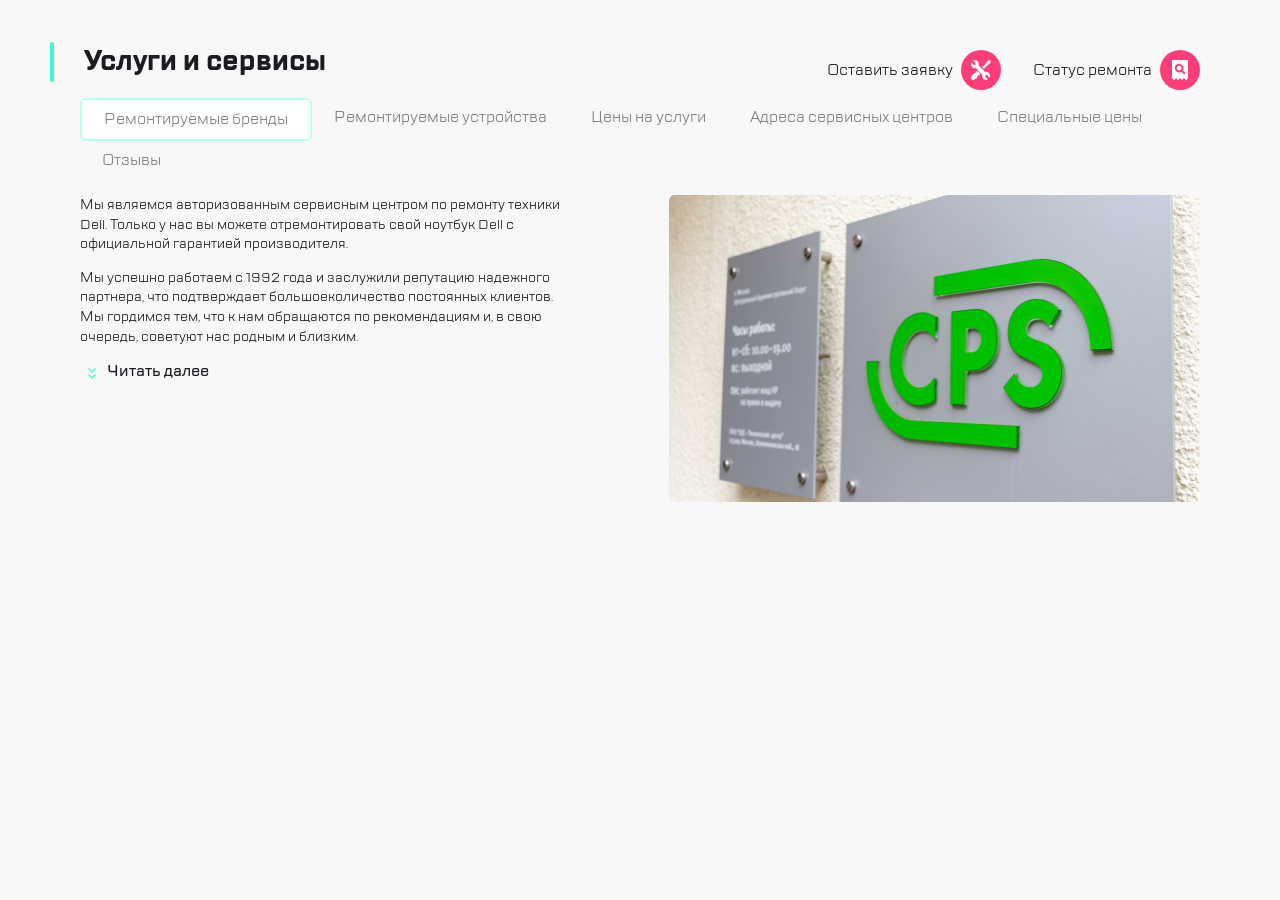
==== index.html @ 97b87943 "project init" ====
<!DOCTYPE html>
<html lang="ru">

<head>
    <meta charset="UTF-8">
    <meta name="viewport" content="width=device-width, initial-scale=1.0">
    <title>CPS</title>
    <link rel="stylesheet" href="./css/reset.css">
    <link rel="stylesheet" href="./css/style.css">
</head>

<body>
    <header class="header">
        <div class="wrapper">
            <div class="header__wrapper">
                <div class="header__title_wrapper">
                    <div class="stick"></div>
                    <h1 class="header__title">
                        Услуги и сервисы
                    </h1>
                </div>
                <ul class="header__list">
                    <li class="header__item">
                        <a href="#!" class="header__link">Оставить заявку</a>
                        <img src="./img/svg/repair.svg" alt="Инструменты" class="header__svg">
                    </li>
                    <li class="header__item">
                        <a href="#!" class="header__link">Статус ремонта</a>
                        <img src="./img/svg/checkstatus.svg" alt="Лупа" class="header__svg">
                    </li>
                </ul>
            </div>
    </header>

    <nav class="nav__wrapper">
        <ul class="nav__list">
            <li class="nav__item nav__item_outlined">
                <a href="#!" class="nav__link">Ремонтируемые бренды</a>
            </li>
            <li class="nav__item">
                <a href="#!" class="nav__link">Ремонтируемые устройства</a>
            </li>
            <li class="nav__item">
                <a href="#!" class="nav__link">Цены на услуги</a>
            </li>
            <li class="nav__item">
                <a href="#!" class="nav__link">Адреса сервисных центров</a>
            </li>
            <li class="nav__item">
                <a href="#!" class="nav__link">Специальные цены</a>
            </li>
            <li class="nav__item">
                <a href="#!" class="nav__link">Отзывы</a>
            </li>
        </ul>
    </nav>

    <main class="main__content">
        <div class="main__content__text">
            <p class="main__content__description">Мы являемся авторизованным сервисным центром по ремонту техники Dell.
                Только у нас вы можете
                отремонтировать свой ноутбук Dell с официальной гарантией производителя.</p>

            <p class="main__content__description">Мы успешно работаем с 1992 года и заслужили репутацию надежного
                партнера, что подтверждает
                большоеколичество постоянных клиентов. Мы гордимся тем, что к нам обращаются по рекомендациям и, в свою
                очередь, советуют нас родным и близким.</p>
            <div class="">
                <img src="./img/svg/expand.svg" alt="Стрелочки вниз" class="main__expand">
                <a class="main__readnext-link" href="#">Читать далее</a>
            </div>
        </div>
        <img src="./img/_MG_3223.png" alt="Вывеска с названием компании" class="main_png">
    </main>
</body>

</html>
---- css/style.css ----
@import url('../fonts/stylesheet.css');

body {
    max-width: 1120px;
    margin: 0 auto;
    font-family: 'TT Lakes';
    line-height: 1.4;
    background-color: #F8F8F8;
    padding: 42px 30px;
}

.header__wrapper {
    display: flex;
    flex-wrap: wrap;
    align-items: center;
    justify-content: space-between;
}

.header__title_wrapper {
    display: flex;
    margin-left: -30px;
}

.header__title {
    margin-bottom: 17px;
    padding-left: 30px;
    font-size: 28px;
    font-weight: bold;
    color: #1B1C21;
}

.stick {
    height: 40px;
    width: 4px;
    background-color: #41F6D7;
    border-radius: 4px;
}

.header__list {
    display: flex;
    flex-wrap: wrap;
}

.header__item {
    margin-left: 32px;
    display: flex;
    align-items: center;
    flex-wrap: wrap;
}

.header__link {
    margin-right: 8px;
    color: #1B1C21;
    text-decoration: none;
}

.nav__wrapper {
    margin-bottom: 16px;
    display: flex;
    justify-content: center;
}

.nav__list {
    display: flex;
    flex-wrap: wrap;
}

.nav__item {
    padding: 8px 22px;
}

.nav__link {
    text-decoration: none;
    color: #7E7E82;
}

.nav__item_outlined {
    border: 2px solid #B8FFEC;
    background-color: #FFFFFF;
    border-radius: 6px;
}

.main__content {
    display: flex;
    justify-content: space-between;
    color: #1B1C21;
}

.main__content__text {
    width: 490px;
    height: 160px;
    font-size: 14px;
}

.main__content__description {
    margin-bottom: 14px;
}

.main__readnext-link {
    color: #1B1C21;
    text-decoration: none;
    font-size: 16px;
    font-weight: 500;
}

.main_png {
    width: 531.35px;
    height: 307px;
}
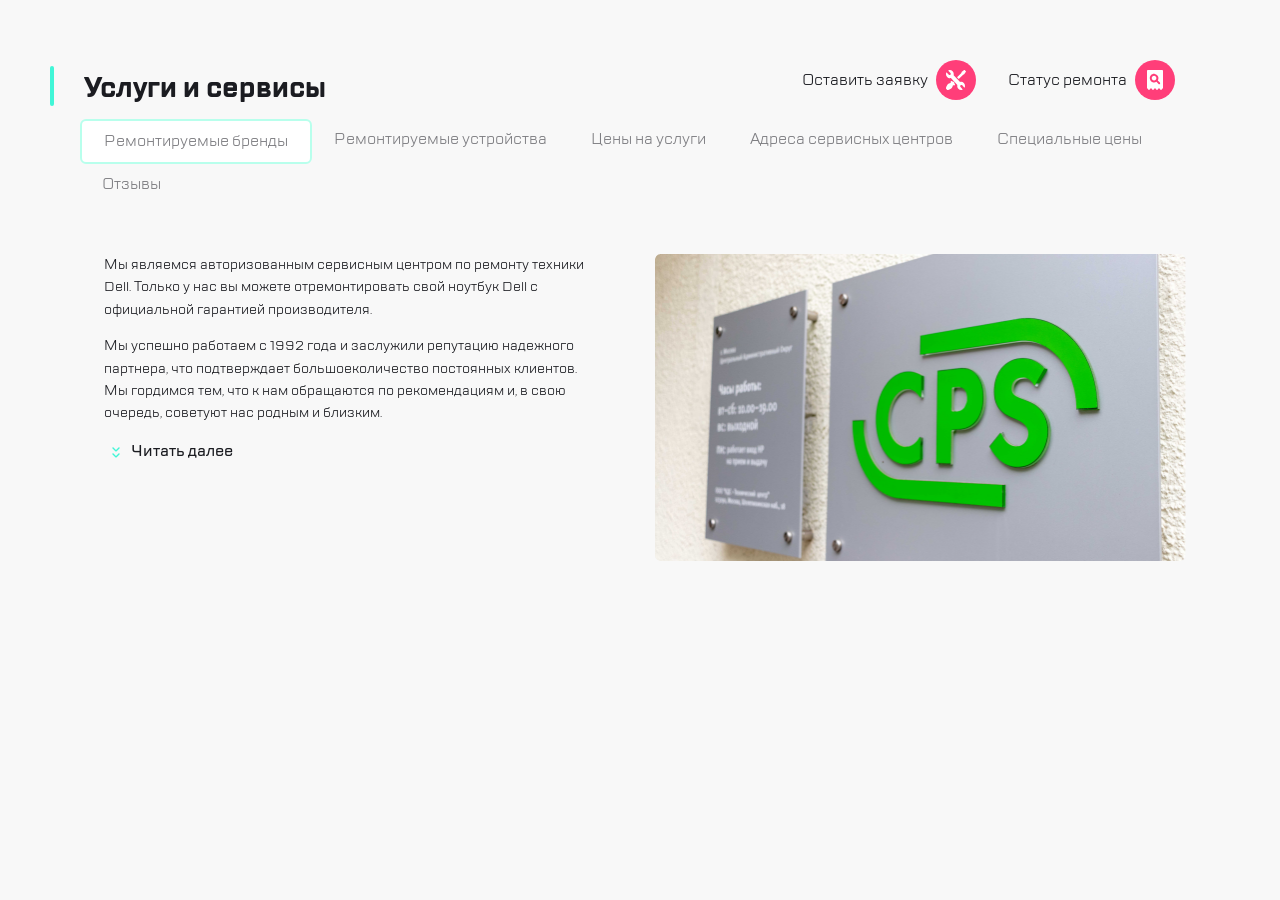
==== commit d9bc19f6: "add adeptive" ====
--- a/index.html
+++ b/index.html
@@ -11,28 +11,44 @@
 
 <body>
     <header class="header">
-        <div class="wrapper">
-            <div class="header__wrapper">
-                <div class="header__title_wrapper">
-                    <div class="stick"></div>
-                    <h1 class="header__title">
-                        Услуги и сервисы
-                    </h1>
-                </div>
-                <ul class="header__list">
-                    <li class="header__item">
-                        <a href="#!" class="header__link">Оставить заявку</a>
-                        <img src="./img/svg/repair.svg" alt="Инструменты" class="header__svg">
-                    </li>
-                    <li class="header__item">
-                        <a href="#!" class="header__link">Статус ремонта</a>
-                        <img src="./img/svg/checkstatus.svg" alt="Лупа" class="header__svg">
-                    </li>
-                </ul>
-            </div>
+        <div class="header__block__1">
+            <img src="./img/svg/burger.svg" alt="Меню" class="header__block__1__menu">
+            <img src="./img/svg/divider.svg" alt="Разделитель" class="header__block__1__divider">
+            <a href="/" class="header__logo-link">
+                <img src="./img/svg/Group.svg" alt="Логотип" class="header__header__block__1__logo">
+            </a>
+        </div>
+        <div class="header__block__2">
+            <img src="./img/svg/call.svg" alt="Телефон" class="header__block__2__item">
+            <img src="./img/svg/chat.svg" alt="Чат" class="header__block__2__item">
+            <img src="./img/svg/profile.svg" alt="Профиль" class="header__block__2__item">
+        </div>
+        <div class="header__block__3">
+            <img src="./img/svg/divider.svg" alt="Разделитель" class="header__block__3__divider">
+            <img src="./img/svg/repair.svg" alt="Инструменты" class="header__block__3__item">
+            <img src="./img/svg/checkstatus.svg" alt="Лупа" class="header__block__3__item">
+        </div>
     </header>
 
     <nav class="nav__wrapper">
+        <div class="nav__header">
+            <div class="nav__header__title__wrapper">
+                <div class="nav__header__title_border"></div>
+                <h1 class="nav__header__title">
+                    Услуги и сервисы
+                </h1>
+            </div>
+            <ul class="nav__header__nav__list">
+                <li class="nav__header__nav__list__item">
+                    <a href="#!" class="nav__header__nav__list__link">Оставить заявку</a>
+                    <img src="./img/svg/repair.svg" alt="Инструменты" class="header__svg">
+                </li>
+                <li class="nav__header__nav__list__item">
+                    <a href="#!" class="nav__header__nav__list__link">Статус ремонта</a>
+                    <img src="./img/svg/checkstatus.svg" alt="Лупа" class="header__svg">
+                </li>
+            </ul>
+        </div>
         <ul class="nav__list">
             <li class="nav__item nav__item_outlined">
                 <a href="#!" class="nav__link">Ремонтируемые бренды</a>
@@ -57,15 +73,15 @@
 
     <main class="main__content">
         <div class="main__content__text">
-            <p class="main__content__description">Мы являемся авторизованным сервисным центром по ремонту техники Dell.
-                Только у нас вы можете
-                отремонтировать свой ноутбук Dell с официальной гарантией производителя.</p>
+            <p class="main__content__description">Мы являемся авторизованным сервисным центром по ремонту техники
+                Dell. Только у нас вы можете отремонтировать свой ноутбук Dell с официальной гарантией производителя.
+            </p>
 
             <p class="main__content__description">Мы успешно работаем с 1992 года и заслужили репутацию надежного
                 партнера, что подтверждает
                 большоеколичество постоянных клиентов. Мы гордимся тем, что к нам обращаются по рекомендациям и, в свою
                 очередь, советуют нас родным и близким.</p>
-            <div class="">
+            <div class="main__readnext">
                 <img src="./img/svg/expand.svg" alt="Стрелочки вниз" class="main__expand">
                 <a class="main__readnext-link" href="#">Читать далее</a>
             </div>
--- a/css/style.css
+++ b/css/style.css
@@ -1,54 +1,99 @@
 @import url('../fonts/stylesheet.css');
 
+
 body {
+    padding: 0 30px 42px;
     max-width: 1120px;
     margin: 0 auto;
     font-family: 'TT Lakes';
-    line-height: 1.4;
+    line-height: 1.6;
     background-color: #F8F8F8;
-    padding: 42px 30px;
-}
-
-.header__wrapper {
-    display: flex;
-    flex-wrap: wrap;
+}
+
+.header {
+    margin: 0 -30px;
+    padding: 0 24px;
+    height: 88px;
+    display: flex;
+    align-items: center;
+    border-bottom: 1px solid #D9FFF5;
+}
+
+.header__block__1 {
+    display: flex;
+}
+
+.header__block__1__menu {
+    margin-right: 16px;
+}
+
+.header__block__2 {
+    display: none;
+    margin-left: auto;
+}
+
+.header__block__3 {
+    display: flex;
+    margin-left: auto;
+}
+
+.header__block__1__divider,
+.header__block__3__divider {
+    margin: 0 4px;
+}
+
+.header__header__block__1__logo {
+    margin-left: 16px;
+}
+
+.header__block__2__item {
+    margin-right: 16px;
+}
+
+.header__block__3__item {
+    margin-left: 16px;
+}
+
+.nav__header {
+    display: flex;
     align-items: center;
     justify-content: space-between;
 }
 
-.header__title_wrapper {
-    display: flex;
+.nav__header__title__wrapper {
     margin-left: -30px;
-}
-
-.header__title {
-    margin-bottom: 17px;
+    display: flex;
+    align-self: center;
+}
+
+.nav__header__title {
+    margin-top: 24px;
+    margin-bottom: 24px;
     padding-left: 30px;
     font-size: 28px;
     font-weight: bold;
     color: #1B1C21;
 }
 
-.stick {
+.nav__header__title_border {
+    margin-top: 24px;
     height: 40px;
     width: 4px;
     background-color: #41F6D7;
     border-radius: 4px;
 }
 
-.header__list {
-    display: flex;
-    flex-wrap: wrap;
-}
-
-.header__item {
+.nav__header__nav__list {
+    display: none;
+}
+
+.nav__header__nav__list__item {
     margin-left: 32px;
     display: flex;
     align-items: center;
-    flex-wrap: wrap;
-}
-
-.header__link {
+}
+
+.nav__header__nav__list__link {
     margin-right: 8px;
     color: #1B1C21;
     text-decoration: none;
@@ -56,8 +101,6 @@
 
 .nav__wrapper {
     margin-bottom: 16px;
-    display: flex;
-    justify-content: center;
 }
 
 .nav__list {
@@ -67,10 +110,12 @@
 
 .nav__item {
     padding: 8px 22px;
+    white-space: nowrap;
 }
 
 .nav__link {
     text-decoration: none;
+    font-size: 16px;
     color: #7E7E82;
 }
 
@@ -81,14 +126,13 @@
 }
 
 .main__content {
-    display: flex;
+    display: block;
     justify-content: space-between;
     color: #1B1C21;
 }
 
 .main__content__text {
-    width: 490px;
-    height: 160px;
+    flex-shrink: 1;
     font-size: 14px;
 }
 
@@ -103,7 +147,111 @@
     font-weight: 500;
 }
 
-.main_png {
-    width: 531.35px;
-    height: 307px;
+.main__readnext {
+    margin-bottom: 16px;
+}
+
+
+@media (max-width: 320px) {
+
+    .header {
+        padding: 16px;
+    }
+
+    .header__block__2 {
+        display: none;
+    }
+
+}
+
+@media (max-width: 768px) {
+    .nav__list {
+        flex-wrap: nowrap;
+        overflow-x: auto;
+    }
+
+    .nav__list {
+        -ms-overflow-style: none;
+        /* Для Internet Explorer и Edge */
+        scrollbar-width: none;
+        /* Для Firefox */
+    }
+
+    body {
+        padding: 0 16px 35px;
+    }
+
+    .main_png {
+        width: 320px;
+        height: 176px;
+        margin: 0 -16px;
+    }
+
+    .header {
+        margin: 0 -16px;
+    }
+
+    .nav__header__title__wrapper {
+        margin-left: -16px;
+    }
+
+    .header__block__1__divider {
+        display: none;
+    }
+
+    .header__header__block__1__logo {
+        margin: 0;
+    }
+}
+
+@media (min-width: 768px) {
+    .header__block__2 {
+        display: flex;
+    }
+
+    .header__block__3 {
+        margin-left: 0;
+    }
+
+    .nav__header__title {
+        margin-bottom: 32px;
+    }
+
+    .main__content {
+        display: flex;
+    }
+
+    .main__content__text {
+        margin: 32px 10px 48px 24px;
+    }
+
+    .main_png {
+        margin: 32px 14px 25px 48px;
+        width: 360px;
+        height: 208px;
+    }
+}
+
+@media (min-width: 1120px) {
+    .nav__header__nav__list {
+        display: flex;
+    }
+
+    .header {
+        display: none;
+    }
+
+    .main_png {
+        width: 531px;
+        height: 307px;
+    }
+
+    .nav__header {
+        margin-top: 42px;
+        margin-right: 25px;
+    }
+
+    .nav__header__title {
+        margin-bottom: 8px;
+    }
 }
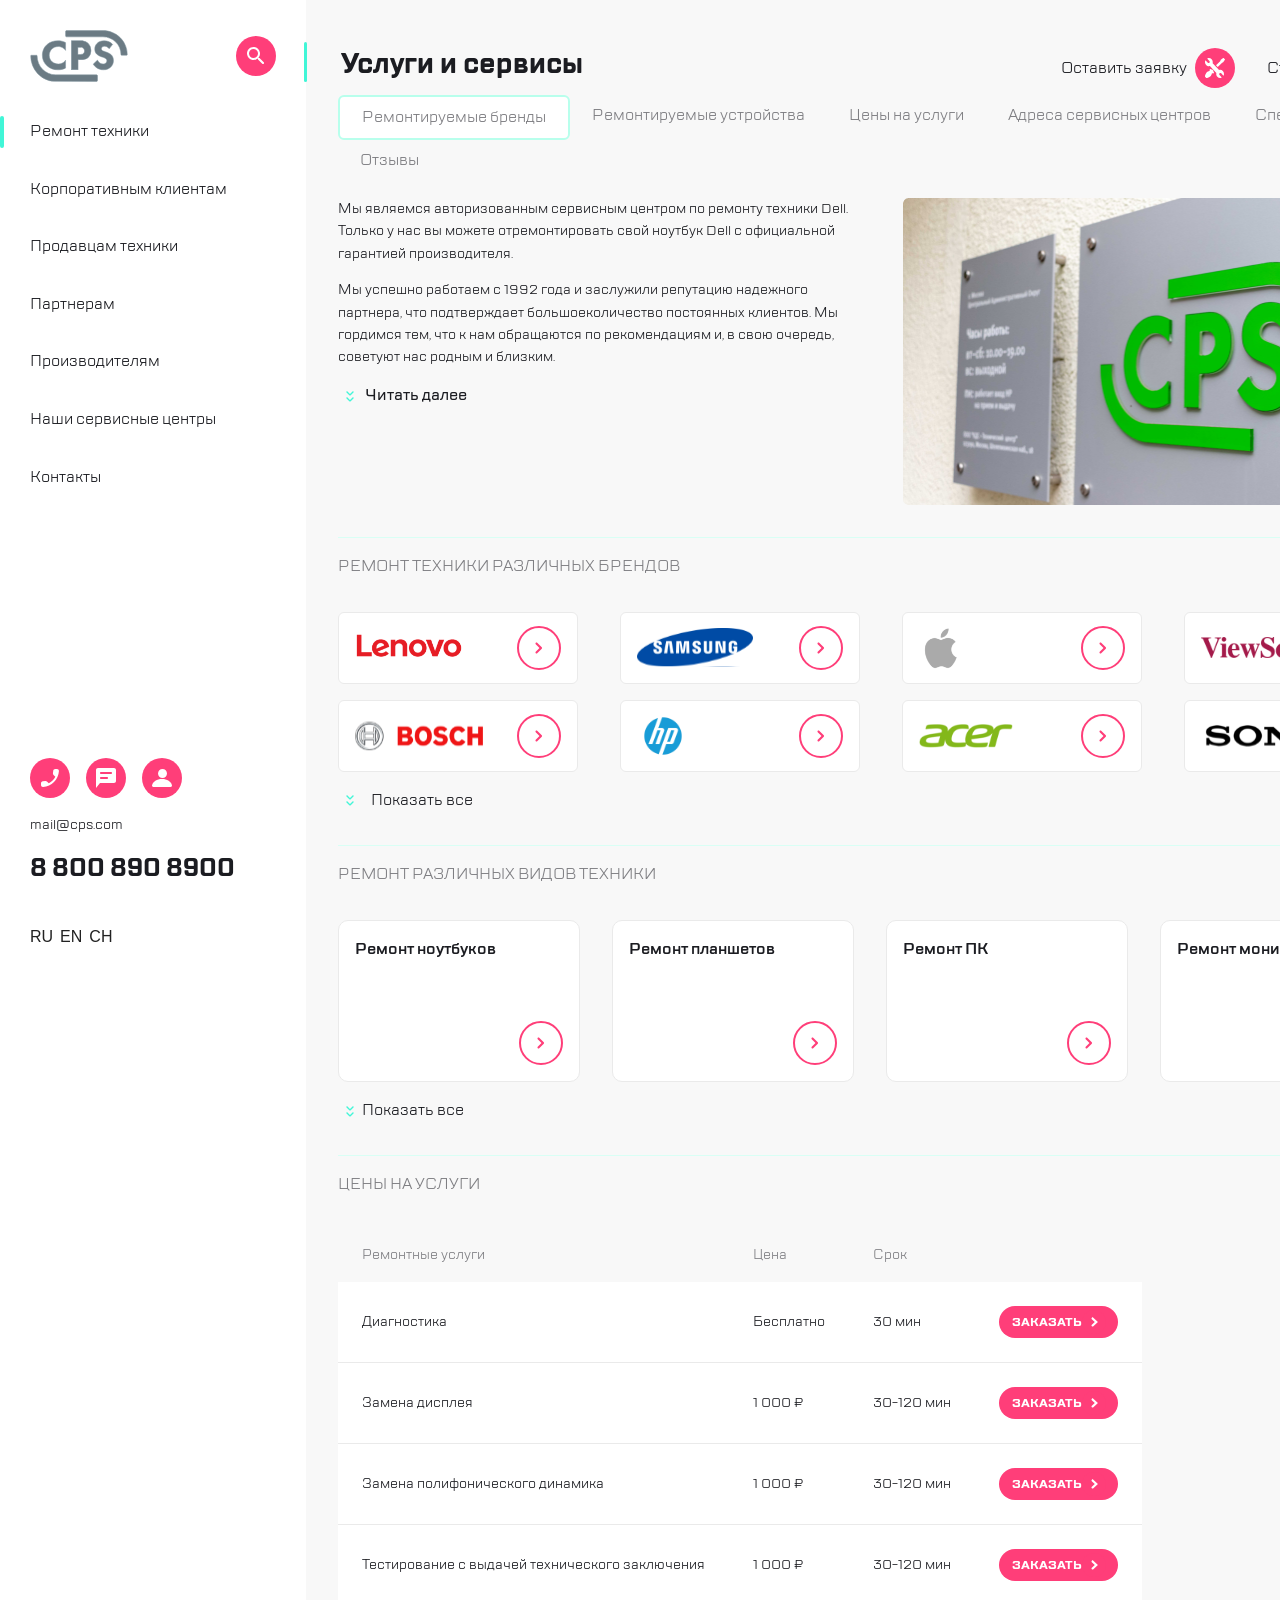
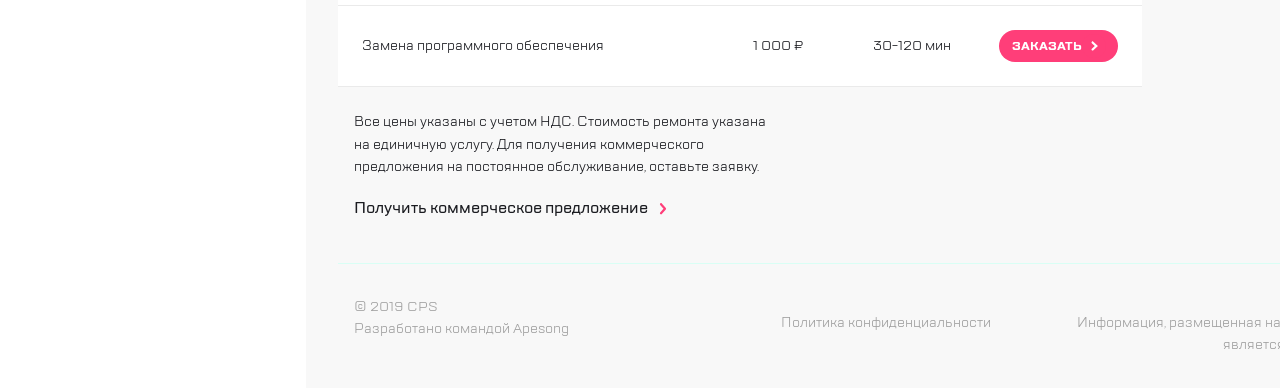
==== commit 75f0a5a7: "new edit" ====
--- a/index.html
+++ b/index.html
@@ -1,93 +1,742 @@
-<!DOCTYPE html>
+<!doctype html>
 <html lang="ru">
-
-<head>
-    <meta charset="UTF-8">
-    <meta name="viewport" content="width=device-width, initial-scale=1.0">
+  <head>
+    <meta charset="UTF-8" />
+    <meta name="viewport" content="width=device-width, initial-scale=1.0" />
     <title>CPS</title>
-    <link rel="stylesheet" href="./css/reset.css">
-    <link rel="stylesheet" href="./css/style.css">
-</head>
-
-<body>
-    <header class="header">
+    <link
+      rel="stylesheet"
+      href="https://cdn.jsdelivr.net/npm/swiper@11/swiper-bundle.min.css"
+    />
+    <link rel="stylesheet" href="./css/reset.css" />
+    <link rel="stylesheet" href="./css/style.css" />
+    <link rel="stylesheet" href="styles.css" />
+  </head>
+
+  <body>
+    <!-- <aside> -->
+    <!-- <div class="main-container"> -->
+    <div class="sidebar">
+      <header class="header__sidebar">
+        <a href="#!" class="header__logo">
+          <img src="./img/svg/Group.svg" alt="Логотип" />
+        </a>
+        <a href="#!" class="header__search">
+          <div class="header__sidebar_icon-circle">
+            <img src="./img/svg/icon2.svg" alt="Лупа" />
+          </div>
+        </a>
+      </header>
+
+      <section class="menu">
+        <ul class="menu__vertical">
+          <li class="menu__item">
+            <div class="menu_border"></div>
+            <a href="#">Ремонт техники</a>
+          </li>
+          <li><a href="#">Корпоративным клиентам</a></li>
+          <li><a href="#">Продавцам техники</a></li>
+          <li><a href="#">Партнерам</a></li>
+          <li><a href="#">Производителям</a></li>
+          <li><a href="#">Наши сервисные центры</a></li>
+          <li><a href="#">Контакты</a></li>
+        </ul>
+      </section>
+
+      <footer class="footer">
+        <div class="contacts">
+          <div class="contacts__icon">
+            <a href="#!" class="contacts__icon__phone">
+              <div class="icon-circle">
+                <img src="./img/svg/icon3.svg" alt="Телефон" />
+              </div>
+            </a>
+            <a href="#!" class="contacts__icon__chat">
+              <div class="icon-circle">
+                <img src="./img/svg/icon4.svg" alt="Чат" />
+              </div>
+            </a>
+            <a href="#!" class="contacts__icon__profile">
+              <div class="icon-circle">
+                <img src="./img/svg/Group 2.svg" alt="Профиль" />
+              </div>
+            </a>
+          </div>
+          <div class="contacts__mail">
+            <a href="mailto:mail@cps.com">mail@cps.com</a>
+          </div>
+          <div class="contacts__phone">8 800 890 8900</div>
+          <ul class="language-switcher">
+            <li><button class="lang">RU</button></li>
+            <li><button class="lang">EN</button></li>
+            <li><button class="lang">CH</button></li>
+          </ul>
+        </div>
+      </footer>
+      <!-- </div> -->
+    </div>
+    <!-- </aside> -->
+
+    <div class="content-wrapper">
+      <header class="header">
         <div class="header__block__1">
-            <img src="./img/svg/burger.svg" alt="Меню" class="header__block__1__menu">
-            <img src="./img/svg/divider.svg" alt="Разделитель" class="header__block__1__divider">
-            <a href="/" class="header__logo-link">
-                <img src="./img/svg/Group.svg" alt="Логотип" class="header__header__block__1__logo">
-            </a>
+          <img
+            src="./img/svg/burger.svg"
+            alt="Меню"
+            class="header__block__1__menu"
+          />
+          <img
+            src="./img/svg/divider.svg"
+            alt="Разделитель"
+            class="header__block__1__divider"
+          />
+          <a href="/" class="header__logo-link">
+            <img
+              src="./img/svg/Group.svg"
+              alt="Логотип"
+              class="header__header__block__1__logo"
+            />
+          </a>
         </div>
         <div class="header__block__2">
-            <img src="./img/svg/call.svg" alt="Телефон" class="header__block__2__item">
-            <img src="./img/svg/chat.svg" alt="Чат" class="header__block__2__item">
-            <img src="./img/svg/profile.svg" alt="Профиль" class="header__block__2__item">
+          <img
+            src="./img/svg/call.svg"
+            alt="Телефон"
+            class="header__block__2__item"
+          />
+          <img
+            src="./img/svg/chat.svg"
+            alt="Чат"
+            class="header__block__2__item"
+          />
+          <img
+            src="./img/svg/profile.svg"
+            alt="Профиль"
+            class="header__block__2__item"
+          />
         </div>
         <div class="header__block__3">
-            <img src="./img/svg/divider.svg" alt="Разделитель" class="header__block__3__divider">
-            <img src="./img/svg/repair.svg" alt="Инструменты" class="header__block__3__item">
-            <img src="./img/svg/checkstatus.svg" alt="Лупа" class="header__block__3__item">
-        </div>
-    </header>
-
-    <nav class="nav__wrapper">
-        <div class="nav__header">
+          <img
+            src="./img/svg/divider.svg"
+            alt="Разделитель"
+            class="header__block__3__divider"
+          />
+          <img
+            src="./img/svg/repair.svg"
+            alt="Инструменты"
+            class="header__block__3__item"
+          />
+          <img
+            src="./img/svg/checkstatus.svg"
+            alt="Лупа"
+            class="header__block__3__item"
+          />
+        </div>
+      </header>
+
+      <div class="navigation-wrapper">
+        <nav class="nav__wrapper">
+          <div class="nav__header">
             <div class="nav__header__title__wrapper">
-                <div class="nav__header__title_border"></div>
-                <h1 class="nav__header__title">
-                    Услуги и сервисы
-                </h1>
+              <div class="nav__header__title_border"></div>
+              <h1 class="nav__header__title">Услуги и сервисы</h1>
             </div>
             <ul class="nav__header__nav__list">
-                <li class="nav__header__nav__list__item">
-                    <a href="#!" class="nav__header__nav__list__link">Оставить заявку</a>
-                    <img src="./img/svg/repair.svg" alt="Инструменты" class="header__svg">
-                </li>
-                <li class="nav__header__nav__list__item">
-                    <a href="#!" class="nav__header__nav__list__link">Статус ремонта</a>
-                    <img src="./img/svg/checkstatus.svg" alt="Лупа" class="header__svg">
-                </li>
+              <li class="nav__header__nav__list__item">
+                <a href="#!" class="nav__header__nav__list__link"
+                  >Оставить заявку</a
+                >
+                <img
+                  src="./img/svg/repair.svg"
+                  alt="Инструменты"
+                  class="header__svg"
+                />
+              </li>
+              <li class="nav__header__nav__list__item">
+                <a href="#!" class="nav__header__nav__list__link"
+                  >Статус ремонта</a
+                >
+                <img
+                  src="./img/svg/checkstatus.svg"
+                  alt="Лупа"
+                  class="header__svg"
+                />
+              </li>
             </ul>
-        </div>
-        <ul class="nav__list">
+          </div>
+          <ul class="nav__list">
             <li class="nav__item nav__item_outlined">
-                <a href="#!" class="nav__link">Ремонтируемые бренды</a>
+              <a href="#!" class="nav__link">Ремонтируемые бренды</a>
             </li>
             <li class="nav__item">
-                <a href="#!" class="nav__link">Ремонтируемые устройства</a>
+              <a href="#!" class="nav__link">Ремонтируемые устройства</a>
             </li>
             <li class="nav__item">
-                <a href="#!" class="nav__link">Цены на услуги</a>
+              <a href="#!" class="nav__link">Цены на услуги</a>
             </li>
             <li class="nav__item">
-                <a href="#!" class="nav__link">Адреса сервисных центров</a>
+              <a href="#!" class="nav__link">Адреса сервисных центров</a>
             </li>
             <li class="nav__item">
-                <a href="#!" class="nav__link">Специальные цены</a>
+              <a href="#!" class="nav__link">Специальные цены</a>
             </li>
             <li class="nav__item">
-                <a href="#!" class="nav__link">Отзывы</a>
+              <a href="#!" class="nav__link">Отзывы</a>
             </li>
-        </ul>
-    </nav>
-
-    <main class="main__content">
+          </ul>
+        </nav>
+      </div>
+
+      <main class="main__content">
         <div class="main__content__text">
-            <p class="main__content__description">Мы являемся авторизованным сервисным центром по ремонту техники
-                Dell. Только у нас вы можете отремонтировать свой ноутбук Dell с официальной гарантией производителя.
+          <p class="main__content__description">
+            Мы являемся авторизованным сервисным центром по ремонту техники
+            Dell. Только у нас вы можете отремонтировать свой ноутбук Dell с
+            официальной гарантией производителя.
+          </p>
+
+          <p class="main__content__description">
+            Мы успешно работаем с 1992 года и заслужили репутацию надежного
+            партнера, что подтверждает большоеколичество постоянных клиентов. Мы
+            гордимся тем, что к нам обращаются по рекомендациям и, в свою
+            очередь, советуют нас родным и близким.
+          </p>
+          <div class="main__readnext">
+            <img
+              src="./img/svg/expand.svg"
+              alt="Стрелочки вниз"
+              class="main__expand"
+            />
+            <a class="main__readnext-link" href="#">Читать далее</a>
+          </div>
+        </div>
+        <img
+          src="./img/_MG_3223.png"
+          alt="Вывеска с названием компании"
+          class="main_png"
+        />
+      </main>
+
+      <div class="header__brands">
+        <h1 class="header__title">Ремонт техники различных брендов</h1>
+      </div>
+      <section class="brands">
+        <div class="swiper mySwiper">
+          <div class="swiper-wrapper">
+            <div class="swiper-slide">
+              <a href="#" class="brands__item">
+                <img src="./img/Bitmap.svg" alt="Lenovo" class="brands__logo" />
+                <div class="brands__icon-circle">
+                  <img
+                    src="./img/dropdown.svg"
+                    alt="Далее"
+                    class="brands__icon"
+                  />
+                </div>
+              </a>
+            </div>
+            <div class="swiper-slide">
+              <a href="#" class="brands__item">
+                <img
+                  src="./img/Bitmap_2.svg"
+                  alt="Samsung"
+                  class="brands__logo"
+                />
+                <div class="brands__icon-circle">
+                  <img
+                    src="./img/dropdown.svg"
+                    alt="Далее"
+                    class="brands__icon"
+                  />
+                </div>
+              </a>
+            </div>
+            <div class="swiper-slide">
+              <a href="#" class="brands__item">
+                <img
+                  src="./img/Bitmap_3.svg"
+                  alt="Apple"
+                  class="brands__logo"
+                />
+                <div class="brands__icon-circle">
+                  <img
+                    src="./img/dropdown.svg"
+                    alt="Далее"
+                    class="brands__icon"
+                  />
+                </div>
+              </a>
+            </div>
+            <div class="swiper-slide">
+              <a href="#" class="brands__item">
+                <img
+                  src="./img/Bitmap_7.svg"
+                  alt="ViewSonic"
+                  class="brands__logo"
+                />
+                <div class="brands__icon-circle">
+                  <img
+                    src="./img/dropdown.svg"
+                    alt="Далее"
+                    class="brands__icon"
+                  />
+                </div>
+              </a>
+            </div>
+            <div class="swiper-slide">
+              <a href="#" class="brands__item">
+                <img
+                  src="./img/Bitmap_4.svg"
+                  alt="Bosch"
+                  class="brands__logo"
+                />
+                <div class="brands__icon-circle">
+                  <img
+                    src="./img/dropdown.svg"
+                    alt="Далее"
+                    class="brands__icon"
+                  />
+                </div>
+              </a>
+            </div>
+            <div class="swiper-slide">
+              <a href="#" class="brands__item">
+                <img src="./img/Bitmap_5.svg" alt="hp" class="brands__logo" />
+                <div class="brands__icon-circle">
+                  <img
+                    src="./img/dropdown.svg"
+                    alt="Далее"
+                    class="brands__icon"
+                  />
+                </div>
+              </a>
+            </div>
+            <div class="swiper-slide">
+              <a href="#" class="brands__item">
+                <img src="./img/Bitmap_6.svg" alt="Acer" class="brands__logo" />
+                <div class="brands__icon-circle">
+                  <img
+                    src="./img/dropdown.svg"
+                    alt="Далее"
+                    class="brands__icon"
+                  />
+                </div>
+              </a>
+            </div>
+            <div class="swiper-slide">
+              <a href="#" class="brands__item">
+                <img src="./img/Bitmap_8.svg" alt="Sony" class="brands__logo" />
+                <div class="brands__icon-circle">
+                  <img
+                    src="./img/dropdown.svg"
+                    alt="Далее"
+                    class="brands__icon"
+                  />
+                </div>
+              </a>
+            </div>
+          </div>
+          <div class="swiper-pagination"></div>
+        </div>
+        <div class="brands__list">
+          <a href="#" class="brands__item">
+            <img src="./img/Bitmap.svg" alt="Lenovo" class="brands__logo" />
+            <div class="brands__icon-circle">
+              <img src="./img/dropdown.svg" alt="Далее" class="brands__icon" />
+            </div>
+          </a>
+          <a href="#" class="brands__item">
+            <img src="./img/Bitmap_2.svg" alt="Samsung" class="brands__logo" />
+            <div class="brands__icon-circle">
+              <img src="./img/dropdown.svg" alt="Далее" class="brands__icon" />
+            </div>
+          </a>
+          <a href="#" class="brands__item">
+            <img src="./img/Bitmap_3.svg" alt="Apple" class="brands__logo" />
+            <div class="brands__icon-circle">
+              <img src="./img/dropdown.svg" alt="Далее" class="brands__icon" />
+            </div>
+          </a>
+          <a href="#" class="brands__item brands__item_hidden">
+            <img
+              src="./img/Bitmap_7.svg"
+              alt="ViewSonic"
+              class="brands__logo"
+            />
+            <div class="brands__icon-circle">
+              <img src="./img/dropdown.svg" alt="Далее" class="brands__icon" />
+            </div>
+          </a>
+          <a href="#" class="brands__item">
+            <img src="./img/Bitmap_4.svg" alt="Bosch" class="brands__logo" />
+            <div class="brands__icon-circle">
+              <img src="./img/dropdown.svg" alt="Далее" class="brands__icon" />
+            </div>
+          </a>
+          <a href="#" class="brands__item">
+            <img src="./img/Bitmap_5.svg" alt="hp" class="brands__logo" />
+            <div class="brands__icon-circle">
+              <img src="./img/dropdown.svg" alt="Далее" class="brands__icon" />
+            </div>
+          </a>
+          <a href="#" class="brands__item">
+            <img src="./img/Bitmap_6.svg" alt="Acer" class="brands__logo" />
+            <div class="brands__icon-circle">
+              <img src="./img/dropdown.svg" alt="Далее" class="brands__icon" />
+            </div>
+          </a>
+          <a href="#" class="brands__item brands__item_hidden">
+            <img src="./img/Bitmap_8.svg" alt="Sony" class="brands__logo" />
+            <div class="brands__icon-circle">
+              <img src="./img/dropdown.svg" alt="Далее" class="brands__icon" />
+            </div>
+          </a>
+        </div>
+        <div class="brands__readnext">
+          <div class="brands__readnext__list brands__readnext__list_hidden">
+            <a href="#" class="brands__item">
+              <img src="./img/Bitmap.svg" alt="Lenovo" class="brands__logo" />
+              <div class="brands__icon-circle">
+                <img
+                  src="./img/dropdown.svg"
+                  alt="Далее"
+                  class="brands__icon"
+                />
+              </div>
+            </a>
+            <a href="#" class="brands__item">
+              <img
+                src="./img/Bitmap_2.svg"
+                alt="Samsung"
+                class="brands__logo"
+              />
+              <div class="brands__icon-circle">
+                <img
+                  src="./img/dropdown.svg"
+                  alt="Далее"
+                  class="brands__icon"
+                />
+              </div>
+            </a>
+            <a href="#" class="brands__item">
+              <img src="./img/Bitmap_3.svg" alt="Apple" class="brands__logo" />
+              <div class="brands__icon-circle">
+                <img
+                  src="./img/dropdown.svg"
+                  alt="Далее"
+                  class="brands__icon"
+                />
+              </div>
+            </a>
+          </div>
+          <button class="brands__readnext__button button-open">
+            <span class="brands__button-icon">
+              <img
+                src="./img/expand.svg"
+                alt="Стрелка"
+                class="brands__button__arrow-icon"
+              />
+            </span>
+            Показать все
+          </button>
+        </div>
+      </section>
+
+      <div class="header__technique">
+        <h1 class="header__technique__title">Ремонт различных видов техники</h1>
+      </div>
+
+      <section class="technique techniqueSwiper">
+        <div class="swiper mySwiper">
+          <div class="swiper-wrapper">
+            <div class="swiper-slide">
+              <a href="#" class="technique__item">
+                <div class="technique__content">
+                  <p>Ремонт ноутбуков</p>
+                  <div class="technique__icon">
+                    <img
+                      src="./img/dropdown.svg"
+                      alt="Далее"
+                      class="technique__button"
+                    />
+                  </div>
+                </div>
+              </a>
+            </div>
+            <div class="swiper-slide">
+              <a href="#" class="technique__item">
+                <div class="technique__content">
+                  <p>Ремонт планшетов</p>
+                  <div class="technique__icon">
+                    <img
+                      src="./img/dropdown.svg"
+                      alt="Далее"
+                      class="technique__button"
+                    />
+                  </div>
+                </div>
+              </a>
+            </div>
+            <div class="swiper-slide">
+              <a href="#" class="technique__item">
+                <div class="technique__content">
+                  <p>Ремонт ПК</p>
+                  <div class="technique__icon">
+                    <img
+                      src="./img/dropdown.svg"
+                      alt="Далее"
+                      class="technique__button"
+                    />
+                  </div>
+                </div>
+              </a>
+            </div>
+            <div class="swiper-slide">
+              <a href="#" class="technique__item">
+                <div class="technique__content">
+                  <p>Ремонт мониторов</p>
+                  <div class="technique__icon">
+                    <img
+                      src="./img/dropdown.svg"
+                      alt="Далее"
+                      class="technique__button"
+                    />
+                  </div>
+                </div>
+              </a>
+            </div>
+          </div>
+          <div class="swiper-pagination"></div>
+        </div>
+
+        <div class="technique__list">
+          <a href="#" class="technique__item">
+            <div class="technique__content">
+              <p>Ремонт ноутбуков</p>
+              <div class="technique__icon">
+                <img
+                  src="./img/dropdown.svg"
+                  alt="Далее"
+                  class="technique__button"
+                />
+              </div>
+            </div>
+          </a>
+          <a href="#" class="technique__item">
+            <div class="technique__content">
+              <p>Ремонт планшетов</p>
+              <div class="technique__icon">
+                <img
+                  src="./img/dropdown.svg"
+                  alt="Далее"
+                  class="technique__button"
+                />
+              </div>
+            </div>
+          </a>
+          <a href="#" class="technique__item">
+            <div class="technique__content">
+              <p>Ремонт ПК</p>
+              <div class="technique__icon">
+                <img
+                  src="./img/dropdown.svg"
+                  alt="Далее"
+                  class="technique__button"
+                />
+              </div>
+            </div>
+          </a>
+          <a href="#" class="technique__item">
+            <div class="technique__content">
+              <p>Ремонт мониторов</p>
+              <div class="technique__icon">
+                <img
+                  src="./img/dropdown.svg"
+                  alt="Далее"
+                  class="technique__button"
+                />
+              </div>
+            </div>
+          </a>
+        </div>
+        <button class="technique__readnext__button button-open">
+          <div class="technique__readnext__icon">
+            <img
+              src="./img/expand.svg"
+              alt="Стрелка"
+              class="technique__button__arrow-icon"
+            />
+          </div>
+          Показать все
+        </button>
+      </section>
+
+      <div class="header__prices">
+        <h1 class="header__prices__title">цены на услуги</h1>
+      </div>
+
+      <section class="services">
+        <div class="swiper mySwiper">
+          <div class="swiper-wrapper">
+            <div class="swiper-slide">
+              <div class="services__list">
+                <p class="services__table_header">Ремонтные услуги</p>
+                <p class="services__table">
+                  Тестирование с выдачей <br />
+                  технического заключения
+                </p>
+                <p class="services__table_header">Цена</p>
+                <p class="services__table">Бесплатно</p>
+                <p class="services__table_header">Срок</p>
+                <p class="services__table">30-120 мин</p>
+                <button class="services__readnext__button">
+                  заказать
+                  <img src="./img/goside.svg" alt="Далее" />
+                </button>
+              </div>
+            </div>
+            <div class="swiper-slide">
+              <div class="services__list">
+                <p class="services__table_header">Ремонтные услуги</p>
+                <p class="services__table">Диагностика</p>
+                <p class="services__table_header">Цена</p>
+                <p class="services__table">Бесплатно</p>
+                <p class="services__table_header">Срок</p>
+                <p class="services__table">30 мин</p>
+                <button class="services__readnext__button">
+                  заказать
+                  <img src="./img/goside.svg" alt="Далее" />
+                </button>
+              </div>
+            </div>
+          </div>
+          <div class="swiper-pagination"></div>
+        </div>
+
+        <table class="repair-services">
+          <tr>
+            <th>Ремонтные услуги</th>
+            <th>Цена</th>
+            <th>Срок</th>
+            <th></th>
+          </tr>
+          <tr>
+            <td>Диагностика</td>
+            <td>Бесплатно</td>
+            <td>30 мин</td>
+            <td>
+              <a class="repair-services__link">
+                заказать
+                <img src="./img/goside.svg" alt="Далее" />
+              </a>
+            </td>
+          </tr>
+          <tr>
+            <td>Замена дисплея</td>
+            <td>1 000 ₽</td>
+            <td>30-120 мин</td>
+            <td>
+              <a class="repair-services__link">
+                заказать
+                <img src="./img/goside.svg" alt="Далее" />
+              </a>
+            </td>
+          </tr>
+          <tr>
+            <td>Замена полифонического динамика</td>
+            <td>1 000 ₽</td>
+            <td>30-120 мин</td>
+            <td>
+              <a class="repair-services__link">
+                заказать
+                <img src="./img/goside.svg" alt="Далее" />
+              </a>
+            </td>
+          </tr>
+          <tr>
+            <td>Тестирование с выдачей технического заключения</td>
+            <td>1 000 ₽</td>
+            <td>30-120 мин</td>
+            <td>
+              <a class="repair-services__link">
+                заказать
+                <img src="./img/goside.svg" alt="Далее" />
+              </a>
+            </td>
+          </tr>
+          <tr>
+            <td>Замена программного обеспечения</td>
+            <td>1 000 ₽</td>
+            <td>30-120 мин</td>
+            <td>
+              <a class="repair-services__link">
+                заказать
+                <img src="./img/goside.svg" alt="Далее" />
+              </a>
+            </td>
+          </tr>
+        </table>
+      </section>
+
+      <!-- <div class="feedback"></div>
+        <button class="feedback__close-btn">×</button>
+        <h2 class="feedback__title">Обратная связь</h2>
+        <form class="feedback__form">
+            <input type="text" class="feedback__input" placeholder="Имя" required>
+            <input type="tel" class="feedback__input" placeholder="Телефон" required>
+            <input type="email" class="feedback__input" placeholder="Электронная почта" required>
+            <textarea class="feedback__input feedback__textarea" placeholder="Сообщение" required></textarea>
+            <p class="feedback__agreement">
+                Нажимая "отправить", вы даете согласие на обработку персональных данных и соглашаетесь с нашей
+                <a href="#" class="feedback__policy-link">политикой конфиденциальности</a>.
             </p>
-
-            <p class="main__content__description">Мы успешно работаем с 1992 года и заслужили репутацию надежного
-                партнера, что подтверждает
-                большоеколичество постоянных клиентов. Мы гордимся тем, что к нам обращаются по рекомендациям и, в свою
-                очередь, советуют нас родным и близким.</p>
-            <div class="main__readnext">
-                <img src="./img/svg/expand.svg" alt="Стрелочки вниз" class="main__expand">
-                <a class="main__readnext-link" href="#">Читать далее</a>
-            </div>
-        </div>
-        <img src="./img/_MG_3223.png" alt="Вывеска с названием компании" class="main_png">
-    </main>
-</body>
-
-</html>+            <button type="submit" class="feedback__submit-btn">Отправить <span>></span></button>
+        </form>
+    </div> -->
+
+      <div class="prices__note">
+        <p class="prices__note__text">
+          Все цены указаны с учетом НДС. Стоимость ремонта указана на единичную
+          услугу. Для получения коммерческого предложения на постоянное
+          обслуживание, оставьте заявку.
+        </p>
+      </div>
+
+      <div class="offer">
+        <a href="#" class="offer__item"
+          >Получить коммерческое предложение
+          <img src="./img/more.svg" alt="Далее" />
+        </a>
+      </div>
+
+      <footer class="site-footer">
+        <div class="footer__wrapper">
+          <div class="footer__info footer__item">
+            <p class="footer__copyright">© 2019 CPS</p>
+            <p class="footer__team">Разработано командой Apesong</p>
+          </div>
+          <a href="#" class="footer__policy footer__item"
+            >Политика конфиденциальности</a
+          >
+          <p class="footer__disclaimer footer__item">
+            Информация, размещенная на данной странице, не является публичной
+            офертой
+          </p>
+        </div>
+      </footer>
+    </div>
+    <script src="https://cdn.jsdelivr.net/npm/swiper@11/swiper-bundle.min.js"></script>
+
+    <script>
+      var swiper = new Swiper('.mySwiper', {
+        slidesPerView: 'auto',
+        spaceBetween: 16,
+        pagination: {
+          el: '.swiper-pagination',
+          clickable: true,
+        },
+      });
+    </script>
+    <script src="./script.js" defer></script>
+  </body>
+</html>
--- a/css/style.css
+++ b/css/style.css
@@ -1,257 +1,895 @@
 @import url('../fonts/stylesheet.css');
 
-
 body {
-    padding: 0 30px 42px;
-    max-width: 1120px;
-    margin: 0 auto;
-    font-family: 'TT Lakes';
-    line-height: 1.6;
-    background-color: #F8F8F8;
+  display: flex;
+  padding: 0 30px 42px;
+  margin: 0 auto;
+  font-family: 'TT Lakes';
+  line-height: 1.6;
+  background-color: #f8f8f8;
 }
 
 .header {
-    margin: 0 -30px;
-    padding: 0 24px;
-    height: 88px;
-    display: flex;
-    align-items: center;
-    border-bottom: 1px solid #D9FFF5;
+  margin: 0 -16px 24px;
+  padding: 0 16px;
+  height: 88px;
+  display: flex;
+  align-items: center;
+  background-color: #ffffff;
+  border-bottom: 1px solid #d9fff5;
 }
 
 .header__block__1 {
-    display: flex;
+  display: flex;
 }
 
 .header__block__1__menu {
-    margin-right: 16px;
+  margin-right: 16px;
 }
 
 .header__block__2 {
-    display: none;
-    margin-left: auto;
+  display: none;
+  margin-left: auto;
 }
 
 .header__block__3 {
-    display: flex;
-    margin-left: auto;
+  display: flex;
+  margin-left: auto;
 }
 
 .header__block__1__divider,
 .header__block__3__divider {
-    margin: 0 4px;
+  margin: 0 4px;
 }
 
 .header__header__block__1__logo {
-    margin-left: 16px;
+  margin-left: 16px;
 }
 
 .header__block__2__item {
+  margin-right: 16px;
+}
+
+.header__block__3__item {
+  margin-left: 16px;
+}
+
+.nav__header {
+  display: flex;
+  align-items: center;
+  justify-content: space-between;
+}
+
+.nav__header__title__wrapper {
+  margin-left: -16px;
+  display: flex;
+  align-self: center;
+}
+
+.nav__header__title {
+  margin-bottom: 24px;
+  margin-left: 16px;
+  font-size: 28px;
+  font-weight: bold;
+  color: #1b1c21;
+}
+
+.nav__header__title_border {
+  height: 40px;
+  width: 3px;
+  background-color: #41f6d7;
+  border-radius: 4px;
+}
+
+.nav__header__nav__list {
+  display: none;
+}
+
+.nav__header__nav__list__item {
+  margin-left: 32px;
+  display: flex;
+  align-items: center;
+}
+
+.nav__header__nav__list__link {
+  margin-right: 8px;
+  color: #1b1c21;
+  text-decoration: none;
+}
+
+.nav__wrapper {
+  margin-bottom: 16px;
+}
+
+.nav__list {
+  display: flex;
+  flex-wrap: wrap;
+}
+
+.nav__item {
+  padding: 8px 22px;
+  white-space: nowrap;
+}
+
+.nav__link {
+  text-decoration: none;
+  font-size: 16px;
+  color: #7e7e82;
+}
+
+.nav__item_outlined {
+  border: 2px solid #b8ffec;
+  background-color: #ffffff;
+  border-radius: 6px;
+}
+
+.main__content {
+  display: block;
+  margin-bottom: 32px;
+  justify-content: space-between;
+  color: #1b1c21;
+}
+
+.main__content__text {
+  flex-shrink: 1;
+  font-size: 14px;
+}
+
+.main__content__description {
+  margin-bottom: 14px;
+}
+
+.main__readnext-link {
+  color: #1b1c21;
+  text-decoration: none;
+  font-size: 16px;
+  font-weight: 500;
+}
+
+.main__readnext {
+  margin-bottom: 16px;
+}
+
+.header__title,
+.header__technique,
+.header__prices {
+  font-size: 16px;
+  padding: 16px 0;
+  color: #7e7e82;
+  background: linear-gradient(#f8f8f8 100% #ffffff 100%);
+  font-weight: 400;
+  text-transform: uppercase;
+  border-top: 1px solid #d9fff5;
+}
+
+.brands {
+  background-color: #f8f8f8;
+}
+
+.swiper-wrapper {
+  margin-bottom: 42px;
+}
+
+.swiper-slide {
+  padding: 0;
+  margin: 0;
+  width: auto;
+}
+
+.swiper-pagination-bullet {
+  width: 12px;
+  height: 12px;
+  background-color: #dddddd;
+  opacity: 1;
+  border-radius: 50%;
+}
+
+.swiper-horizontal > .swiper-pagination-bullets .swiper-pagination-bullet,
+.swiper-pagination-horizontal.swiper-pagination-bullets
+  .swiper-pagination-bullet {
+  margin-right: 8px;
+}
+
+.swiper-pagination-bullet-active {
+  background-color: #b5b6bc;
+}
+
+.brands__list {
+  padding: 16px 0;
+  display: none;
+  flex-wrap: nowrap;
+  align-items: center;
+  overflow-x: auto;
+}
+
+.brands__list::-webkit-scrollbar {
+  display: none;
+}
+
+.brands__item {
+  padding: 0 16px;
+  min-width: 240px;
+  height: 72px;
+  display: flex;
+  justify-content: space-between;
+  align-items: center;
+  background-color: #ffffff;
+  border: 1px solid #eaeaea;
+  border-radius: 6px;
+  box-sizing: border-box;
+}
+
+.brands__icon-circle {
+  width: 40px;
+  height: 40px;
+  display: flex;
+  align-items: center;
+  justify-content: center;
+  border: 2px solid #ff3e79;
+  border-radius: 50%;
+  flex-shrink: 0;
+}
+
+.brands__logo {
+  max-width: 168px;
+  margin-right: auto;
+}
+
+.brands__readnext,
+.technique__list {
+  display: none;
+}
+
+.technique__item {
+  min-width: 240px;
+  height: 160px;
+  display: flex;
+  margin: 0 24px 0 0;
+  font-weight: 600;
+  background-color: #ffffff;
+  border: 1px solid #eaeaea;
+  border-radius: 10px;
+  text-decoration: none;
+  position: relative;
+}
+
+.technique__content p {
+  margin: 16px;
+  font-size: 16px;
+  color: #1b1c21;
+}
+
+.technique__icon {
+  display: flex;
+  align-items: center;
+  justify-content: center;
+  position: absolute;
+  bottom: 16px;
+  right: 16px;
+  width: 40px;
+  height: 40px;
+  border: 2px solid #ff3e79;
+  border-radius: 50%;
+  flex-shrink: 0;
+}
+
+.header__prices {
+  margin-bottom: 30px;
+}
+
+.technique__readnext__button {
+  display: none;
+}
+
+.services__list {
+  min-width: 260px;
+  height: 200px;
+  display: flex;
+  background-color: #ffffff;
+  border: 1px solid #eaeaea;
+  border-radius: 6px;
+  text-decoration: none;
+  position: relative;
+}
+
+.services__list {
+  padding: 16px;
+  font-size: 14px;
+  display: block;
+}
+
+.services__table_header {
+  color: #7e7e82;
+}
+
+.services__table {
+  font-weight: 500;
+  color: #1b1c21;
+  margin-bottom: 16px;
+}
+
+.services__readnext__button {
+  width: 119px;
+  height: 32px;
+  display: flex;
+  align-items: center;
+  justify-content: center;
+  background-color: #ff3e79;
+  border-width: 0px;
+  border-radius: 16px;
+  position: absolute;
+  bottom: 16px;
+  right: 16px;
+  color: #ffffff;
+  font-family: TT Lakes;
+  font-weight: 700;
+  text-transform: uppercase;
+  font-size: 12px;
+}
+
+.prices__note {
+  margin-bottom: 16px;
+  margin-left: 16px;
+  color: #1b1c21;
+  font-size: 14px;
+}
+
+.offer {
+  margin-bottom: 40px;
+}
+
+.offer__item {
+  display: inline-block;
+  align-items: center;
+  text-decoration: none;
+  color: #1b1c21;
+  font-size: 16px;
+  font-weight: 500;
+  margin-left: 16px;
+}
+
+.offer__item img {
+  flex-grow: 0;
+}
+
+.site-footer {
+  text-align: center;
+  padding: 16px;
+  font-size: 14px;
+  color: #a0a0a0;
+  border-top: 1px solid #d9fff5;
+}
+
+.footer__team,
+.footer__disclaimer {
+  margin-bottom: 16px;
+}
+
+.footer__policy {
+  margin-top: 16px;
+  margin-bottom: 16px;
+  color: #a0a0a0;
+  text-decoration: none;
+}
+
+.footer__disclaimer {
+  margin-top: 16px;
+}
+
+.repair-services {
+  display: none;
+}
+
+.sidebar {
+  display: none;
+}
+
+/* .feedback {
+    background-color: #fff;
+    border-radius: 8px;
+    width: 300px;
+    padding: 20px;
+    box-shadow: 0 0 10px rgba(0, 0, 0, 0.1);
+    position: relative;
+    font-family: Arial, sans-serif;
+}
+
+.feedback__close-btn {
+    background-color: #ff4c63;
+    color: white;
+    border: none;
+    border-radius: 50%;
+    font-size: 24px;
+    width: 40px;
+    height: 40px;
+    position: absolute;
+    top: 10px;
+    left: 10px;
+    cursor: pointer;
+}
+
+.feedback__title {
+    text-align: left;
+    font-size: 20px;
+    margin-bottom: 20px;
+    color: #000;
+    font-weight: bold;
+}
+
+.feedback__form {
+    display: flex;
+    flex-direction: column;
+}
+
+.feedback__input {
+    border: 1px solid #ddd;
+    border-radius: 6px;
+    padding: 10px;
+    margin-bottom: 15px;
+    font-size: 14px;
+    width: 100%;
+    box-sizing: border-box;
+}
+
+.feedback__textarea {
+    height: 80px;
+    resize: none;
+}
+
+.feedback__agreement {
+    font-size: 12px;
+    color: #666;
+    margin-bottom: 20px;
+}
+
+.feedback__policy-link {
+    color: #ff4c63;
+    text-decoration: none;
+}
+
+.feedback__policy-link:hover {
+    text-decoration: underline;
+}
+
+.feedback__submit-btn {
+    background-color: #ff4c63;
+    color: white;
+    border: none;
+    border-radius: 30px;
+    padding: 10px 20px;
+    font-size: 14px;
+    cursor: pointer;
+    display: flex;
+    align-items: center;
+    justify-content: center;
+    text-transform: uppercase;
+}
+
+.feedback__submit-btn span {
+    margin-left: 5px;
+} */
+
+@media (min-width: 768px) {
+  .swiper-wrapper {
+    display: none;
+  }
+
+  .brands__list,
+  .brands__readnext__list {
+    display: grid;
+    grid-template-columns: repeat(3, 1fr);
+    overflow-x: none;
+    column-gap: 24px;
+    row-gap: 16px;
+  }
+
+  .brands__readnext__list {
+    margin-bottom: 16px;
+  }
+
+  .brands__readnext__list > .brands__item,
+  .brands__item {
+    width: 240px;
+  }
+
+  .brands__logo {
+    max-width: 152px;
+    margin-right: auto;
+  }
+
+  .brands__list > .brands__item_hidden,
+  .brands__readnext__list_hidden {
+    display: none;
+  }
+
+  .brands__readnext {
+    display: block;
+  }
+
+  .brands__readnext__button,
+  .technique__readnext__button {
+    display: flex;
+    margin-bottom: 32px;
+    font-weight: 500;
+    background: none;
+    border: none;
+    padding: 0;
+    color: #1b1c21;
+    font: inherit;
+    cursor: pointer;
+    align-items: center;
+  }
+
+  .brands__button-icon {
+    display: flex;
+    margin-right: 9px;
+  }
+
+  .technique__list {
+    display: flex;
+    margin: 16px 0px;
+  }
+
+  .technique__readnext__button {
+    margin-bottom: 32px;
+  }
+
+  .repair-services {
+    width: 100%;
+    margin-bottom: 24px;
+    display: block;
+    font-size: 14px;
+    border-collapse: collapse;
+  }
+
+  table td {
+    background-color: #ffffff;
+    border-bottom: 1px solid #eaeaea;
+  }
+
+  .repair-services td {
+    padding: 24px;
+    text-align: left;
+    white-space: nowrap;
+    color: #1b1c21;
+  }
+
+  .repair-services th {
+    padding: 0 24px 16px;
+    text-align: left;
+    white-space: nowrap;
+    color: #7e7e82;
+  }
+
+  .repair-services__link {
+    width: 119px;
+    height: 32px;
+    display: flex;
+    align-items: center;
+    justify-content: center;
+    background-color: #ff3e79;
+    border-width: 0px;
+    border-radius: 16px;
+    color: #ffffff;
+    font-family: TT Lakes;
+    font-weight: 700;
+    text-transform: uppercase;
+    font-size: 12px;
+  }
+
+  .prices__note {
+    width: 421px;
+  }
+
+  .footer {
+    background-color: #f9f9f9;
+    font-size: 14px;
+    color: #7e7e82;
+  }
+
+  .footer__wrapper {
+    padding-top: 16px;
+    display: flex;
+    justify-content: space-between;
+    width: 100%;
+  }
+
+  .footer__item {
+    flex-basis: 33.33%;
+  }
+
+  .footer__info {
+    text-align: left;
+  }
+
+  .footer__policy {
+    text-align: center;
+  }
+
+  .footer__disclaimer {
+    text-align: right;
+  }
+}
+
+@media (min-width: 1120px) {
+  .brands__list,
+  .brands__readnext__list {
+    grid-template-columns: repeat(4, 1fr);
+    column-gap: 32px;
+  }
+
+  .brands__list > .brands__item_hidden {
+    display: flex;
+  }
+}
+
+@media (max-width: 320px) {
+  .header__block__2 {
+    display: none;
+  }
+}
+
+@media (max-width: 768px) {
+  .nav__list {
+    flex-wrap: nowrap;
+    overflow-x: auto;
+  }
+
+  .nav__list {
+    -ms-overflow-style: none;
+    scrollbar-width: none;
+  }
+
+  .main_png {
+    width: 320px;
+    height: 176px;
+    margin: 0 -16px;
+  }
+
+  .header__header__block__1__logo {
+    margin: 0;
+  }
+}
+
+@media (min-width: 768px) {
+  body {
+    padding: 0px;
+  }
+
+  .content-wrapper {
+    padding: 0 24px 24px;
+  }
+
+  .header {
+    margin: 0 -24px 24px;
+    padding-left: 24px;
+    padding-right: 24px;
+  }
+
+  .nav__header__title__wrapper {
+    margin-left: -24px;
+  }
+
+  .header__block__1__divider {
+    display: none;
+  }
+
+  .header__block__2 {
+    display: flex;
+  }
+
+  .header__block__3 {
+    margin-left: 0;
+  }
+
+  .nav__header__title {
+    margin-left: 24px;
+    margin-bottom: 32px;
+  }
+
+  .main__content {
+    display: flex;
+  }
+
+  .main_png {
+    margin-left: 36px;
+    width: 360px;
+    height: 208px;
+  }
+}
+
+@media (min-width: 1120px) {
+  .nav__header__nav__list {
+    display: flex;
+  }
+
+  .header {
+    display: none;
+  }
+
+  .nav__header__title__wrapper {
+    margin-left: -34px;
+  }
+
+  .nav__header__title {
+    margin-left: 34px;
+    margin-bottom: 8px;
+  }
+
+  .main_png {
+    width: 531px;
+    height: 307px;
+  }
+
+  .nav__header {
+    margin-top: 42px;
+  }
+
+  .fixed-container {
+    max-width: 320px;
+    height: 100%;
+    padding: 18px 24px 32px;
+    position: fixed;
+    overflow-y: auto;
+    box-shadow: 0 16px 52px rgba(14, 24, 80, 0.3);
+  }
+
+  .header__search {
+    margin-left: auto;
+  }
+
+  .header__sidebar_icon-circle {
+    margin-right: 30px;
+    width: 40px;
+    height: 40px;
+    background-color: #ff3e79;
+    border-radius: 50%;
+    display: flex;
+    align-items: center;
+    justify-content: center;
+  }
+
+  .icon-circle {
+    width: 40px;
+    height: 40px;
+    background-color: #ff3e79;
+    border-radius: 50%;
+    display: flex;
+    align-items: center;
+    justify-content: center;
+  }
+
+  .header__burger {
     margin-right: 16px;
-}
-
-.header__block__3__item {
-    margin-left: 16px;
-}
-
-.nav__header {
+  }
+
+  .header__logo {
+    margin-right: 78px;
+  }
+
+  .menu__item {
     display: flex;
     align-items: center;
-    justify-content: space-between;
-}
-
-.nav__header__title__wrapper {
-    margin-left: -30px;
-    display: flex;
-    align-self: center;
-}
-
-.nav__header__title {
-    margin-top: 24px;
-    margin-bottom: 24px;
+    position: relative;
+  }
+
+  .menu_border {
+    height: 32px;
+    width: 4px;
+    background-color: #41f6d7;
+    border-radius: 4px;
+    position: absolute;
+    left: -30px;
+  }
+
+  .sidebar {
+    display: block;
+    min-height: 100%;
+    min-width: 306px;
+    box-sizing: border-box;
     padding-left: 30px;
-    font-size: 28px;
-    font-weight: bold;
-    color: #1B1C21;
-}
-
-.nav__header__title_border {
-    margin-top: 24px;
-    height: 40px;
-    width: 4px;
-    background-color: #41F6D7;
-    border-radius: 4px;
-}
-
-.nav__header__nav__list {
-    display: none;
-}
-
-.nav__header__nav__list__item {
-    margin-left: 32px;
+    background-color: #ffffff;
+  }
+
+  /* .sidebar { */
+  /* float: left; */
+  /* height: 100%;
+  } */
+
+  .header__sidebar {
+    margin-top: 30px;
+    margin-bottom: 37px;
     display: flex;
     align-items: center;
-}
-
-.nav__header__nav__list__link {
-    margin-right: 8px;
-    color: #1B1C21;
+  }
+
+  .menu__vertical {
+    margin: 0;
+    padding: 0;
+    list-style: none;
+  }
+
+  .menu__vertical li {
+    margin-bottom: 32px;
+  }
+
+  .menu__vertical a {
+    display: block;
     text-decoration: none;
-}
-
-.nav__wrapper {
+    color: #1b1c21;
+  }
+
+  .language-switcher .lang:hover,
+  .menu__vertical a:hover {
+    color: #7e7e82;
+    opacity: 0.7;
+    filter: brightness(1.2);
+  }
+
+  .contacts {
+    margin-top: 268px;
+    background-color: #ffffff;
+  }
+
+  .contacts__icon {
+    display: flex;
     margin-bottom: 16px;
-}
-
-.nav__list {
-    display: flex;
-    flex-wrap: wrap;
-}
-
-.nav__item {
-    padding: 8px 22px;
-    white-space: nowrap;
-}
-
-.nav__link {
+  }
+
+  .contacts__icon__phone,
+  .contacts__icon__chat,
+  .ontacts__icon__profile {
+    margin-right: 16px;
+  }
+
+  .contacts a {
     text-decoration: none;
+    color: #1b1c21;
+  }
+
+  .contacts__mail {
+    margin-bottom: 12px;
+  }
+
+  .contacts__phone {
+    margin-bottom: 40px;
+    font-size: 24px;
+    font-weight: 700;
+    color: #1b1c21;
+  }
+
+  .language-switcher {
+    margin: 0;
+    padding: 0;
+    display: flex;
+    list-style: none;
+  }
+
+  .language-switcher li {
+    margin: 0;
+  }
+
+  .lang {
+    margin-right: 7px;
+    background: none;
+    border: none;
+    cursor: pointer;
     font-size: 16px;
-    color: #7E7E82;
-}
-
-.nav__item_outlined {
-    border: 2px solid #B8FFEC;
-    background-color: #FFFFFF;
-    border-radius: 6px;
-}
-
-.main__content {
-    display: block;
-    justify-content: space-between;
-    color: #1B1C21;
-}
-
-.main__content__text {
-    flex-shrink: 1;
-    font-size: 14px;
-}
-
-.main__content__description {
-    margin-bottom: 14px;
-}
-
-.main__readnext-link {
-    color: #1B1C21;
-    text-decoration: none;
-    font-size: 16px;
-    font-weight: 500;
-}
-
-.main__readnext {
-    margin-bottom: 16px;
-}
-
-
-@media (max-width: 320px) {
-
-    .header {
-        padding: 16px;
-    }
-
-    .header__block__2 {
-        display: none;
-    }
-
-}
-
-@media (max-width: 768px) {
-    .nav__list {
-        flex-wrap: nowrap;
-        overflow-x: auto;
-    }
-
-    .nav__list {
-        -ms-overflow-style: none;
-        /* Для Internet Explorer и Edge */
-        scrollbar-width: none;
-        /* Для Firefox */
-    }
-
-    body {
-        padding: 0 16px 35px;
-    }
-
-    .main_png {
-        width: 320px;
-        height: 176px;
-        margin: 0 -16px;
-    }
-
-    .header {
-        margin: 0 -16px;
-    }
-
-    .nav__header__title__wrapper {
-        margin-left: -16px;
-    }
-
-    .header__block__1__divider {
-        display: none;
-    }
-
-    .header__header__block__1__logo {
-        margin: 0;
-    }
-}
-
-@media (min-width: 768px) {
-    .header__block__2 {
-        display: flex;
-    }
-
-    .header__block__3 {
-        margin-left: 0;
-    }
-
-    .nav__header__title {
-        margin-bottom: 32px;
-    }
-
-    .main__content {
-        display: flex;
-    }
-
-    .main__content__text {
-        margin: 32px 10px 48px 24px;
-    }
-
-    .main_png {
-        margin: 32px 14px 25px 48px;
-        width: 360px;
-        height: 208px;
-    }
-}
-
-@media (min-width: 1120px) {
-    .nav__header__nav__list {
-        display: flex;
-    }
-
-    .header {
-        display: none;
-    }
-
-    .main_png {
-        width: 531px;
-        height: 307px;
-    }
-
-    .nav__header {
-        margin-top: 42px;
-        margin-right: 25px;
-    }
-
-    .nav__header__title {
-        margin-bottom: 8px;
-    }
-}+    padding: 0;
+  }
+
+  body {
+    padding: 0;
+  }
+
+  .content-wrapper {
+    padding: 0 32px;
+    display: flex;
+    flex-direction: column;
+    background-color: #f8f8f8;
+  }
+
+  .technique__item {
+    margin-right: 32px;
+  }
+}
--- a/styles.css
+++ b/styles.css
@@ -0,0 +1,3 @@
+
+
+/*# sourceMappingURL=styles.css.map */
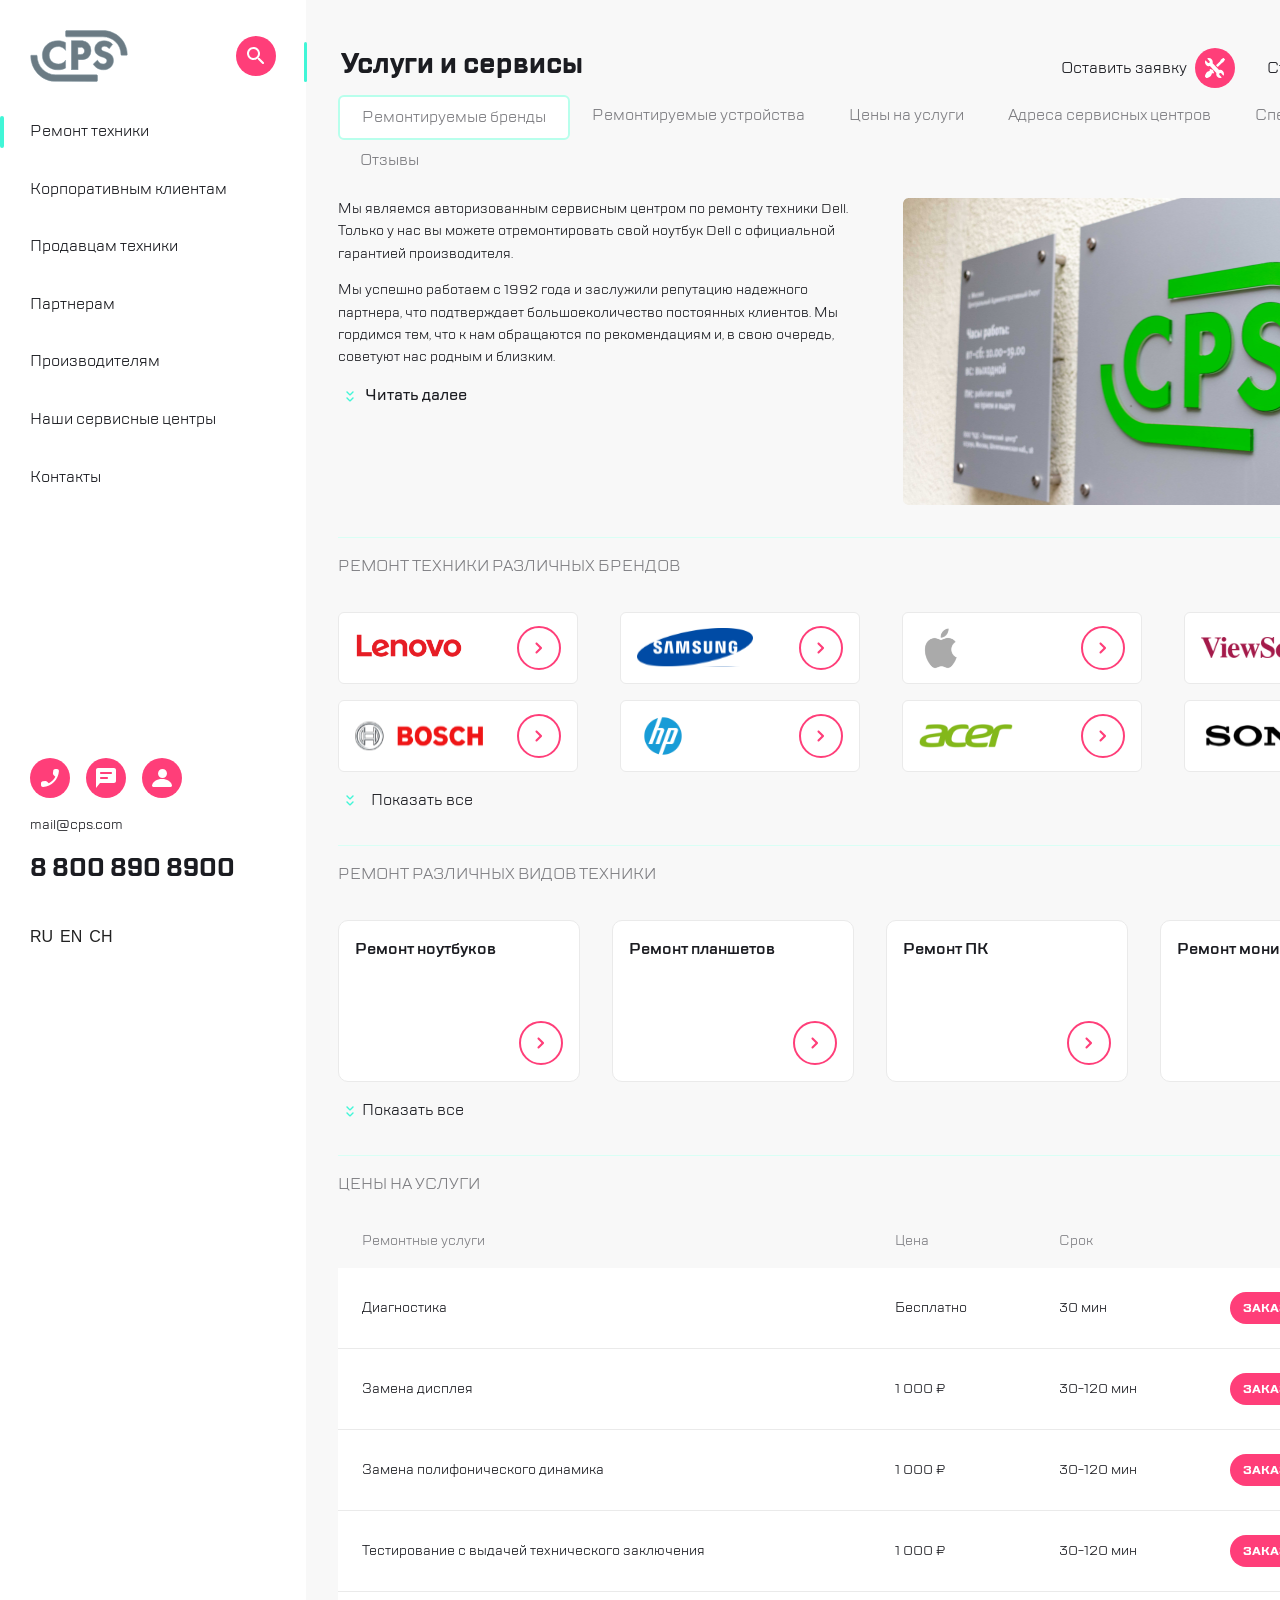
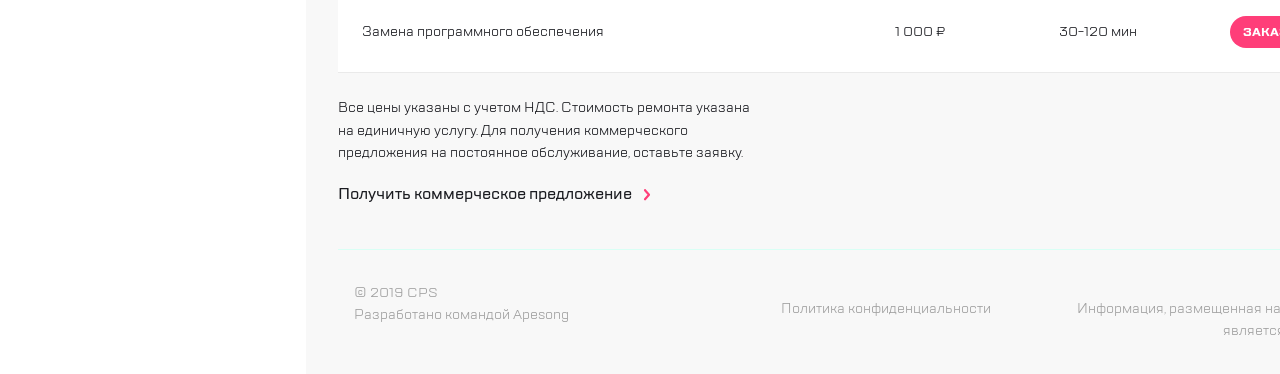
==== commit 1ebec823: "finish adaptive" ====
--- a/index.html
+++ b/index.html
@@ -446,7 +446,7 @@
         <h1 class="header__technique__title">Ремонт различных видов техники</h1>
       </div>
 
-      <section class="technique techniqueSwiper">
+      <section class="technique">
         <div class="swiper mySwiper">
           <div class="swiper-wrapper">
             <div class="swiper-slide">
@@ -614,6 +614,7 @@
         </div>
 
         <table class="repair-services">
+        <tbody>
           <tr>
             <th>Ремонтные услуги</th>
             <th>Цена</th>
@@ -675,6 +676,7 @@
               </a>
             </td>
           </tr>
+        </tbody>
         </table>
       </section>
 
--- a/css/style.css
+++ b/css/style.css
@@ -2,7 +2,7 @@
 
 body {
   display: flex;
-  padding: 0 30px 42px;
+  padding: 0px;
   margin: 0 auto;
   font-family: 'TT Lakes';
   line-height: 1.6;
@@ -17,6 +17,11 @@
   align-items: center;
   background-color: #ffffff;
   border-bottom: 1px solid #d9fff5;
+}
+
+.content-wrapper {
+  padding: 0 16px 24px;
+  max-width: 100%;
 }
 
 .header__block__1 {
@@ -128,6 +133,11 @@
   margin-bottom: 32px;
   justify-content: space-between;
   color: #1b1c21;
+}
+
+.main_png {
+  width: 320px;
+  height: 176px;
 }
 
 .main__content__text {
@@ -244,7 +254,6 @@
   min-width: 240px;
   height: 160px;
   display: flex;
-  margin: 0 24px 0 0;
   font-weight: 600;
   background-color: #ffffff;
   border: 1px solid #eaeaea;
@@ -271,10 +280,6 @@
   border: 2px solid #ff3e79;
   border-radius: 50%;
   flex-shrink: 0;
-}
-
-.header__prices {
-  margin-bottom: 30px;
 }
 
 .technique__readnext__button {
@@ -329,7 +334,6 @@
 
 .prices__note {
   margin-bottom: 16px;
-  margin-left: 16px;
   color: #1b1c21;
   font-size: 14px;
 }
@@ -345,7 +349,6 @@
   color: #1b1c21;
   font-size: 16px;
   font-weight: 500;
-  margin-left: 16px;
 }
 
 .offer__item img {
@@ -381,6 +384,10 @@
 }
 
 .sidebar {
+  display: none;
+}
+
+.menu__icon {
   display: none;
 }
 
@@ -469,8 +476,19 @@
     margin-left: 5px;
 } */
 
+@media (max-width: 320px) {
+  .header__block__2 {
+    display: none;
+  }
+
+  .main_png {
+    margin: 0 -16px;
+  }
+  
+} 
+
 @media (min-width: 768px) {
-  .swiper-wrapper {
+  .mySwiper {
     display: none;
   }
 
@@ -535,9 +553,11 @@
   }
 
   .repair-services {
-    width: 100%;
+    width: auto;
+    min-width: 100%;
+    margin-top: 16px;
     margin-bottom: 24px;
-    display: block;
+    display: table;
     font-size: 14px;
     border-collapse: collapse;
   }
@@ -609,23 +629,50 @@
   .footer__disclaimer {
     text-align: right;
   }
-}
-
-@media (min-width: 1120px) {
-  .brands__list,
-  .brands__readnext__list {
-    grid-template-columns: repeat(4, 1fr);
-    column-gap: 32px;
-  }
-
-  .brands__list > .brands__item_hidden {
-    display: flex;
-  }
-}
-
-@media (max-width: 320px) {
+
+  .content-wrapper {
+    padding: 0 24px 24px;
+  }
+
+  .header {
+    margin: 0 -24px 24px;
+    padding-left: 24px;
+    padding-right: 24px;
+  }
+
+  .nav__header__title__wrapper {
+    margin-left: -24px;
+  }
+
+  .header__block__1__divider {
+    display: none;
+  }
+
   .header__block__2 {
-    display: none;
+    display: flex;
+  }
+
+  .header__block__3 {
+    margin-left: 0;
+  }
+
+  .nav__header__title {
+    margin-left: 24px;
+    margin-bottom: 32px;
+  }
+
+  .main__content {
+    display: flex;
+  }
+
+  .main_png {
+    margin-left: 36px;
+    width: 360px;
+    height: 208px;
+  }
+
+  .technique__item {
+    margin-right: 24px;
   }
 }
 
@@ -640,61 +687,13 @@
     scrollbar-width: none;
   }
 
-  .main_png {
-    width: 320px;
-    height: 176px;
-    margin: 0 -16px;
-  }
+  .offer__item {
+    width: 192px;
+  }
+ 
 
   .header__header__block__1__logo {
     margin: 0;
-  }
-}
-
-@media (min-width: 768px) {
-  body {
-    padding: 0px;
-  }
-
-  .content-wrapper {
-    padding: 0 24px 24px;
-  }
-
-  .header {
-    margin: 0 -24px 24px;
-    padding-left: 24px;
-    padding-right: 24px;
-  }
-
-  .nav__header__title__wrapper {
-    margin-left: -24px;
-  }
-
-  .header__block__1__divider {
-    display: none;
-  }
-
-  .header__block__2 {
-    display: flex;
-  }
-
-  .header__block__3 {
-    margin-left: 0;
-  }
-
-  .nav__header__title {
-    margin-left: 24px;
-    margin-bottom: 32px;
-  }
-
-  .main__content {
-    display: flex;
-  }
-
-  .main_png {
-    margin-left: 36px;
-    width: 360px;
-    height: 208px;
   }
 }
 
@@ -878,10 +877,6 @@
     padding: 0;
   }
 
-  body {
-    padding: 0;
-  }
-
   .content-wrapper {
     padding: 0 32px;
     display: flex;
@@ -892,4 +887,14 @@
   .technique__item {
     margin-right: 32px;
   }
-}
+
+  .brands__list,
+  .brands__readnext__list {
+    grid-template-columns: repeat(4, 1fr);
+    column-gap: 32px;
+  }
+
+  .brands__list > .brands__item_hidden {
+    display: flex;
+  }
+}
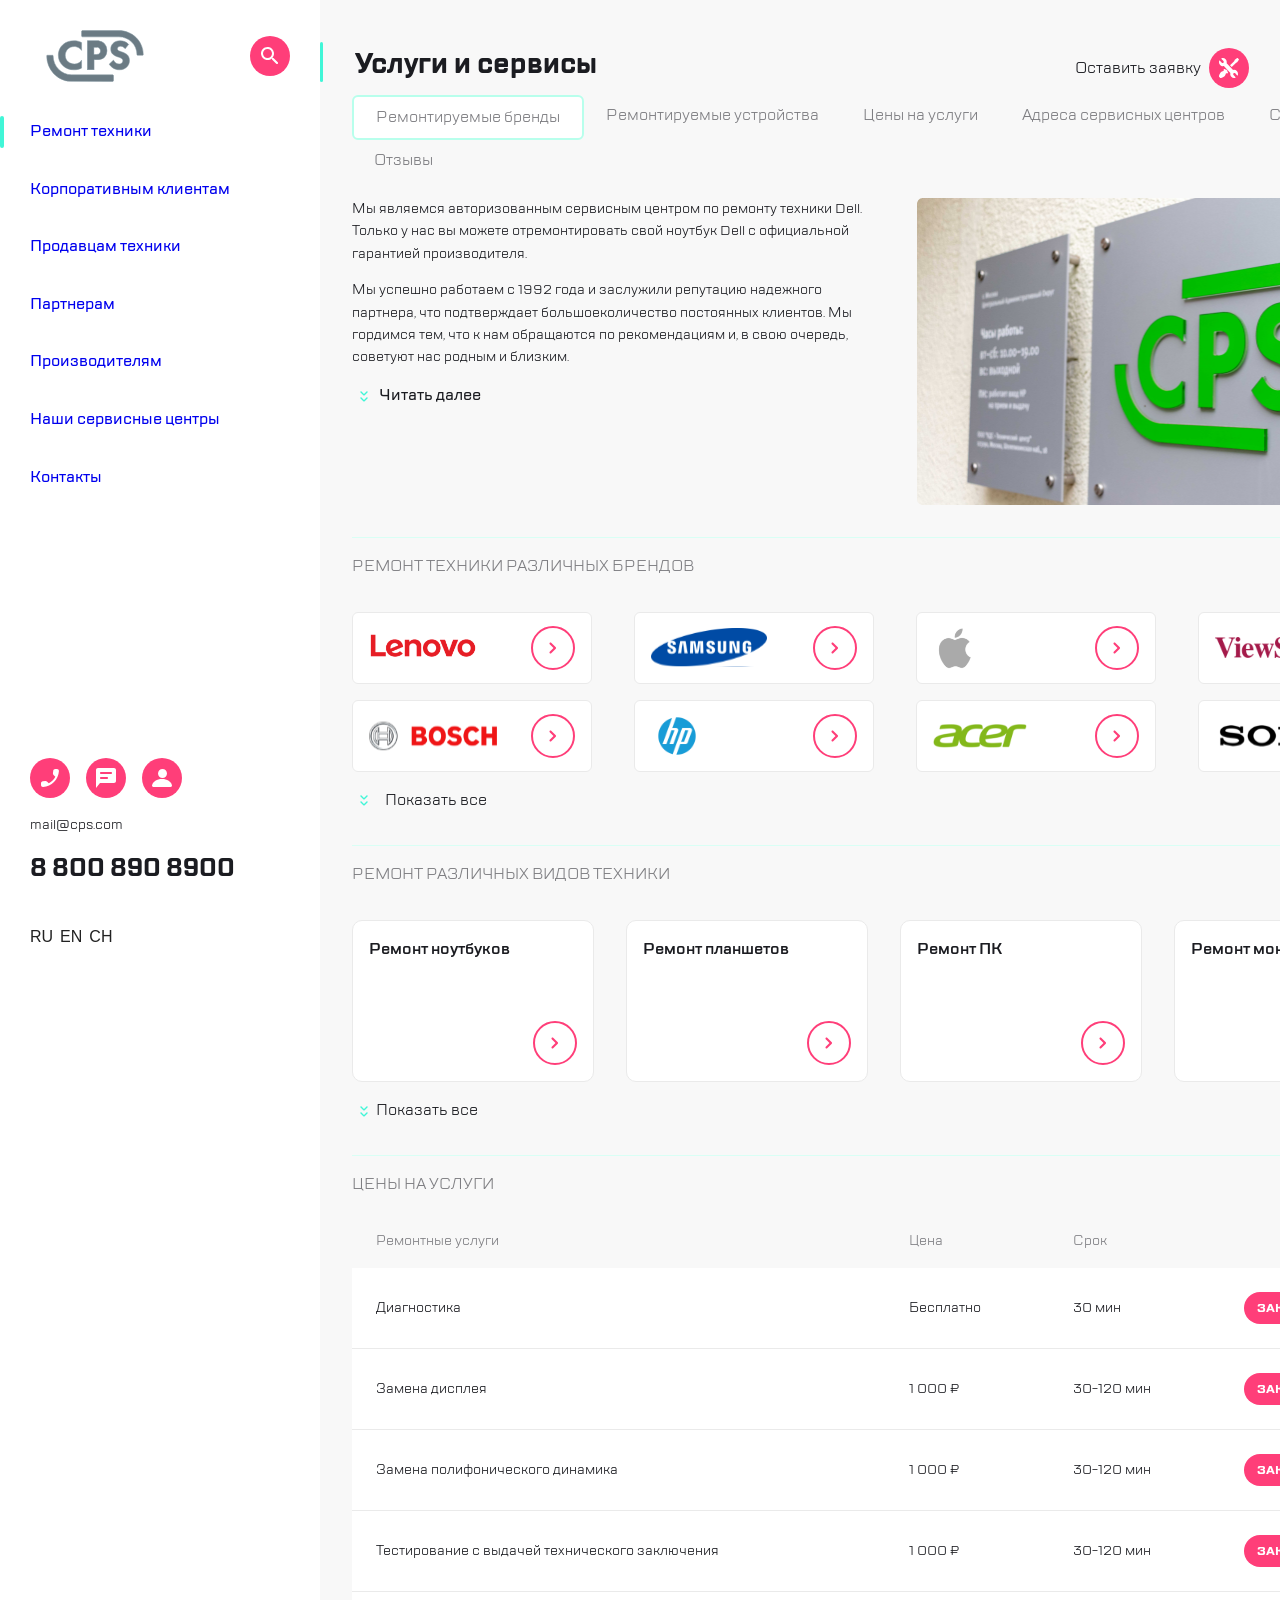
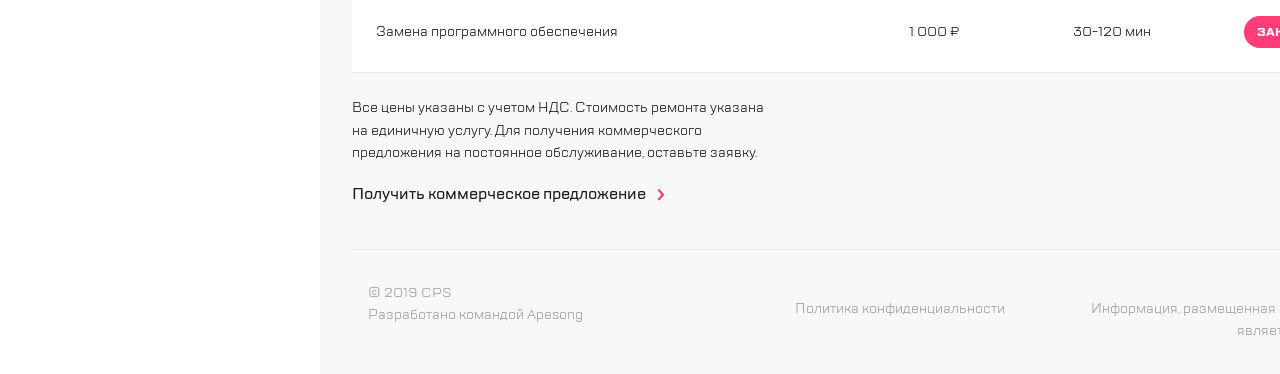
==== commit 7ec72b02: "latest changes" ====
--- a/index.html
+++ b/index.html
@@ -14,14 +14,20 @@
   </head>
 
   <body>
-    <!-- <aside> -->
-    <!-- <div class="main-container"> -->
+    <div class="blur"></div>
     <div class="sidebar">
-      <header class="header__sidebar">
-        <a href="#!" class="header__logo">
+      <header class="sidebar__header">
+        <div class="sidebar__header__close">
+          <a href="#" class="sidebar__close__btn">
+            <div class="icon-circle">
+              <img src="./img/svg/icon.svg" alt="Крестик" />
+            </div>
+          </a>
+        </div>
+        <a href="#" class="header__logo">
           <img src="./img/svg/Group.svg" alt="Логотип" />
         </a>
-        <a href="#!" class="header__search">
+        <a href="#" class="header__search">
           <div class="header__sidebar_icon-circle">
             <img src="./img/svg/icon2.svg" alt="Лупа" />
           </div>
@@ -73,24 +79,26 @@
           </ul>
         </div>
       </footer>
-      <!-- </div> -->
     </div>
-    <!-- </aside> -->
 
     <div class="content-wrapper">
       <header class="header">
         <div class="header__block__1">
-          <img
-            src="./img/svg/burger.svg"
-            alt="Меню"
-            class="header__block__1__menu"
-          />
+          <button class="header__burger__btn">
+            <a href="#" class="header__menu">
+              <img
+                src="./img/icon.svg"
+                alt="Меню"
+                class="header__block__1__menu"
+              />
+            </a>
+          </button>
           <img
             src="./img/svg/divider.svg"
             alt="Разделитель"
             class="header__block__1__divider"
           />
-          <a href="/" class="header__logo-link">
+          <a href="#" class="header__logo-link">
             <img
               src="./img/svg/Group.svg"
               alt="Логотип"
@@ -614,69 +622,69 @@
         </div>
 
         <table class="repair-services">
-        <tbody>
-          <tr>
-            <th>Ремонтные услуги</th>
-            <th>Цена</th>
-            <th>Срок</th>
-            <th></th>
-          </tr>
-          <tr>
-            <td>Диагностика</td>
-            <td>Бесплатно</td>
-            <td>30 мин</td>
-            <td>
-              <a class="repair-services__link">
-                заказать
-                <img src="./img/goside.svg" alt="Далее" />
-              </a>
-            </td>
-          </tr>
-          <tr>
-            <td>Замена дисплея</td>
-            <td>1 000 ₽</td>
-            <td>30-120 мин</td>
-            <td>
-              <a class="repair-services__link">
-                заказать
-                <img src="./img/goside.svg" alt="Далее" />
-              </a>
-            </td>
-          </tr>
-          <tr>
-            <td>Замена полифонического динамика</td>
-            <td>1 000 ₽</td>
-            <td>30-120 мин</td>
-            <td>
-              <a class="repair-services__link">
-                заказать
-                <img src="./img/goside.svg" alt="Далее" />
-              </a>
-            </td>
-          </tr>
-          <tr>
-            <td>Тестирование с выдачей технического заключения</td>
-            <td>1 000 ₽</td>
-            <td>30-120 мин</td>
-            <td>
-              <a class="repair-services__link">
-                заказать
-                <img src="./img/goside.svg" alt="Далее" />
-              </a>
-            </td>
-          </tr>
-          <tr>
-            <td>Замена программного обеспечения</td>
-            <td>1 000 ₽</td>
-            <td>30-120 мин</td>
-            <td>
-              <a class="repair-services__link">
-                заказать
-                <img src="./img/goside.svg" alt="Далее" />
-              </a>
-            </td>
-          </tr>
-        </tbody>
+          <tbody>
+            <tr>
+              <th>Ремонтные услуги</th>
+              <th>Цена</th>
+              <th>Срок</th>
+              <th></th>
+            </tr>
+            <tr>
+              <td>Диагностика</td>
+              <td>Бесплатно</td>
+              <td>30 мин</td>
+              <td>
+                <a class="repair-services__link">
+                  заказать
+                  <img src="./img/goside.svg" alt="Далее" />
+                </a>
+              </td>
+            </tr>
+            <tr>
+              <td>Замена дисплея</td>
+              <td>1 000 ₽</td>
+              <td>30-120 мин</td>
+              <td>
+                <a class="repair-services__link">
+                  заказать
+                  <img src="./img/goside.svg" alt="Далее" />
+                </a>
+              </td>
+            </tr>
+            <tr>
+              <td>Замена полифонического динамика</td>
+              <td>1 000 ₽</td>
+              <td>30-120 мин</td>
+              <td>
+                <a class="repair-services__link">
+                  заказать
+                  <img src="./img/goside.svg" alt="Далее" />
+                </a>
+              </td>
+            </tr>
+            <tr>
+              <td>Тестирование с выдачей технического заключения</td>
+              <td>1 000 ₽</td>
+              <td>30-120 мин</td>
+              <td>
+                <a class="repair-services__link">
+                  заказать
+                  <img src="./img/goside.svg" alt="Далее" />
+                </a>
+              </td>
+            </tr>
+            <tr>
+              <td>Замена программного обеспечения</td>
+              <td>1 000 ₽</td>
+              <td>30-120 мин</td>
+              <td>
+                <a class="repair-services__link">
+                  заказать
+                  <img src="./img/goside.svg" alt="Далее" />
+                </a>
+              </td>
+            </tr>
+          </tbody>
         </table>
       </section>
 
--- a/css/style.css
+++ b/css/style.css
@@ -29,7 +29,7 @@
 }
 
 .header__block__1__menu {
-  margin-right: 16px;
+  margin: 0 auto;
 }
 
 .header__block__2 {
@@ -240,9 +240,25 @@
   flex-shrink: 0;
 }
 
+.header__menu {
+  margin-right: 20px;
+  width: 40px;
+  height: 40px;
+  display: flex;
+  align-items: center;
+  justify-content: center;
+  background: #ff3e79;
+  border-radius: 50%;
+  flex-shrink: 0;
+}
+
 .brands__logo {
   max-width: 168px;
   margin-right: auto;
+}
+
+.header__block__1__divider {
+  display: none;
 }
 
 .brands__readnext,
@@ -383,12 +399,184 @@
   display: none;
 }
 
+.blur {
+  left: 0;
+  position: absolute;
+  opacity: 0;
+  z-index: -10;
+  transition: opacity 0.5s ease, z-index 0.5s;
+  background-color: #FFFFFF;
+  height: 100vh;
+  width: 100vw;
+}
+
+.blur_open {
+  opacity: 0.97;
+  z-index: 999;
+}
+
 .sidebar {
-  display: none;
+  min-height: 100%;
+  min-width: 320px;
+  position: fixed;
+  top: 0;
+  left: -320px;
+  opacity: 0;
+  z-index: -1;
+  transition: left 0.5s ease, opacity 0.5s ease, z-index 0.5s;
+  padding-left: 30px;
+  box-sizing: border-box;
+  background-color: #ffffff;
+  box-shadow: 0 16px 52px rgba(14, 24, 80, 0.3);
+}
+
+.sidebar_open {
+  left: 0;
+  opacity: 1; 
+  z-index: 1000;
 }
 
 .menu__icon {
   display: none;
+}
+
+.header__burger__btn {
+  background: none;
+  border: none;
+  padding: 0;
+  cursor: pointer;
+  outline: none;
+}
+
+.icon-circle {
+  width: 40px;
+  height: 40px;
+  background-color: #ff3e79;
+  border-radius: 50%;
+  display: flex;
+  align-items: center;
+  justify-content: center;
+}
+
+.sidebar__header {
+  margin-top: 30px;
+  margin-bottom: 37px;
+  display: flex;
+  align-items: center;
+}
+
+.header__sidebar_icon-circle {
+  margin-right: 30px;
+  width: 40px;
+  height: 40px;
+  background-color: #ff3e79;
+  border-radius: 50%;
+  display: flex;
+  align-items: center;
+  justify-content: center;
+}
+
+.menu__vertical {
+  margin: 0;
+  padding: 0;
+  list-style: none;
+}
+
+.menu__vertical li {
+  margin-bottom: 32px;
+  color: #1B1C21;
+  font-weight: 500;
+}
+
+.menu__vertical a {
+  display: block;
+  text-decoration: none;
+}
+
+.header__search {
+  margin-left: auto;
+}
+
+.header__logo {
+  margin-right: 78px;
+}
+
+.menu__item {
+  display: flex;
+  align-items: center;
+  position: relative;
+}
+
+.menu_border {
+  height: 32px;
+  width: 4px;
+  background-color: #41f6d7;
+  border-radius: 4px;
+  position: absolute;
+  left: -30px;
+}
+
+.sidebar__header__close {
+  margin-right: 16px;
+}
+
+.contacts__icon {
+  display: flex;
+  margin-bottom: 16px;
+}
+
+.contacts {
+  margin-top: 268px;
+  background-color: #ffffff;
+}
+
+.contacts__icon__phone,
+.contacts__icon__chat,
+.ontacts__icon__profile {
+  margin-right: 16px;
+}
+
+.contacts a {
+  text-decoration: none;
+  color: #1b1c21;
+}
+
+.contacts__mail {
+  margin-bottom: 12px;
+}
+
+.contacts__phone {
+  margin-bottom: 40px;
+  font-size: 24px;
+  font-weight: 700;
+  color: #1B1C21;
+}
+
+.language-switcher {
+  margin: 0;
+  padding: 0;
+  display: flex;
+  list-style: none;
+}
+
+.language-switcher .lang:hover,
+.menu__vertical a:hover {
+  color: #7e7e82;
+  opacity: 0.7;
+  filter: brightness(1.2);
+}
+
+.language-switcher li {
+  margin: 0;
+}
+
+.lang {
+  margin-right: 7px;
+  background: none;
+  border: none;
+  cursor: pointer;
+  font-size: 16px;
+  padding: 0;
 }
 
 /* .feedback {
@@ -484,8 +672,7 @@
   .main_png {
     margin: 0 -16px;
   }
-  
-} 
+}
 
 @media (min-width: 768px) {
   .mySwiper {
@@ -499,6 +686,12 @@
     overflow-x: none;
     column-gap: 24px;
     row-gap: 16px;
+  }
+
+  .sidebar__close__btn {
+    display: block;
+    width: 40px;
+    height: 40px;
   }
 
   .brands__readnext__list {
@@ -546,6 +739,11 @@
   .technique__list {
     display: flex;
     margin: 16px 0px;
+  }
+
+  .header__block__1__divider {
+    display: flex;
+    margin-right: 20px;
   }
 
   .technique__readnext__button {
@@ -644,10 +842,6 @@
     margin-left: -24px;
   }
 
-  .header__block__1__divider {
-    display: none;
-  }
-
   .header__block__2 {
     display: flex;
   }
@@ -690,9 +884,9 @@
   .offer__item {
     width: 192px;
   }
- 
 
   .header__header__block__1__logo {
+    justify-content: center;
     margin: 0;
   }
 }
@@ -707,11 +901,11 @@
   }
 
   .nav__header__title__wrapper {
-    margin-left: -34px;
+    margin-left: -32px;
   }
 
   .nav__header__title {
-    margin-left: 34px;
+    margin-left: 32px;
     margin-bottom: 8px;
   }
 
@@ -724,157 +918,16 @@
     margin-top: 42px;
   }
 
-  .fixed-container {
-    max-width: 320px;
-    height: 100%;
-    padding: 18px 24px 32px;
-    position: fixed;
-    overflow-y: auto;
-    box-shadow: 0 16px 52px rgba(14, 24, 80, 0.3);
-  }
-
-  .header__search {
-    margin-left: auto;
-  }
-
-  .header__sidebar_icon-circle {
-    margin-right: 30px;
-    width: 40px;
-    height: 40px;
-    background-color: #ff3e79;
-    border-radius: 50%;
-    display: flex;
-    align-items: center;
-    justify-content: center;
-  }
-
-  .icon-circle {
-    width: 40px;
-    height: 40px;
-    background-color: #ff3e79;
-    border-radius: 50%;
-    display: flex;
-    align-items: center;
-    justify-content: center;
-  }
-
-  .header__burger {
-    margin-right: 16px;
-  }
-
-  .header__logo {
-    margin-right: 78px;
-  }
-
-  .menu__item {
-    display: flex;
-    align-items: center;
+  .sidebar {
     position: relative;
-  }
-
-  .menu_border {
-    height: 32px;
-    width: 4px;
-    background-color: #41f6d7;
-    border-radius: 4px;
-    position: absolute;
-    left: -30px;
-  }
-
-  .sidebar {
-    display: block;
-    min-height: 100%;
-    min-width: 306px;
-    box-sizing: border-box;
-    padding-left: 30px;
-    background-color: #ffffff;
-  }
-
-  /* .sidebar { */
-  /* float: left; */
-  /* height: 100%;
-  } */
-
-  .header__sidebar {
-    margin-top: 30px;
-    margin-bottom: 37px;
-    display: flex;
-    align-items: center;
-  }
-
-  .menu__vertical {
-    margin: 0;
-    padding: 0;
-    list-style: none;
-  }
-
-  .menu__vertical li {
-    margin-bottom: 32px;
-  }
-
-  .menu__vertical a {
-    display: block;
-    text-decoration: none;
-    color: #1b1c21;
-  }
-
-  .language-switcher .lang:hover,
-  .menu__vertical a:hover {
-    color: #7e7e82;
-    opacity: 0.7;
-    filter: brightness(1.2);
-  }
-
-  .contacts {
-    margin-top: 268px;
-    background-color: #ffffff;
-  }
-
-  .contacts__icon {
-    display: flex;
-    margin-bottom: 16px;
-  }
-
-  .contacts__icon__phone,
-  .contacts__icon__chat,
-  .ontacts__icon__profile {
-    margin-right: 16px;
-  }
-
-  .contacts a {
-    text-decoration: none;
-    color: #1b1c21;
-  }
-
-  .contacts__mail {
-    margin-bottom: 12px;
-  }
-
-  .contacts__phone {
-    margin-bottom: 40px;
-    font-size: 24px;
-    font-weight: 700;
-    color: #1b1c21;
-  }
-
-  .language-switcher {
-    margin: 0;
-    padding: 0;
-    display: flex;
-    list-style: none;
-  }
-
-  .language-switcher li {
-    margin: 0;
-  }
-
-  .lang {
-    margin-right: 7px;
-    background: none;
-    border: none;
-    cursor: pointer;
-    font-size: 16px;
-    padding: 0;
+    left: 0;
+    opacity: 1; 
+    z-index: 1000;
+    box-shadow: none;
+  }
+
+  .sidebar__close__btn {
+    display: none;
   }
 
   .content-wrapper {
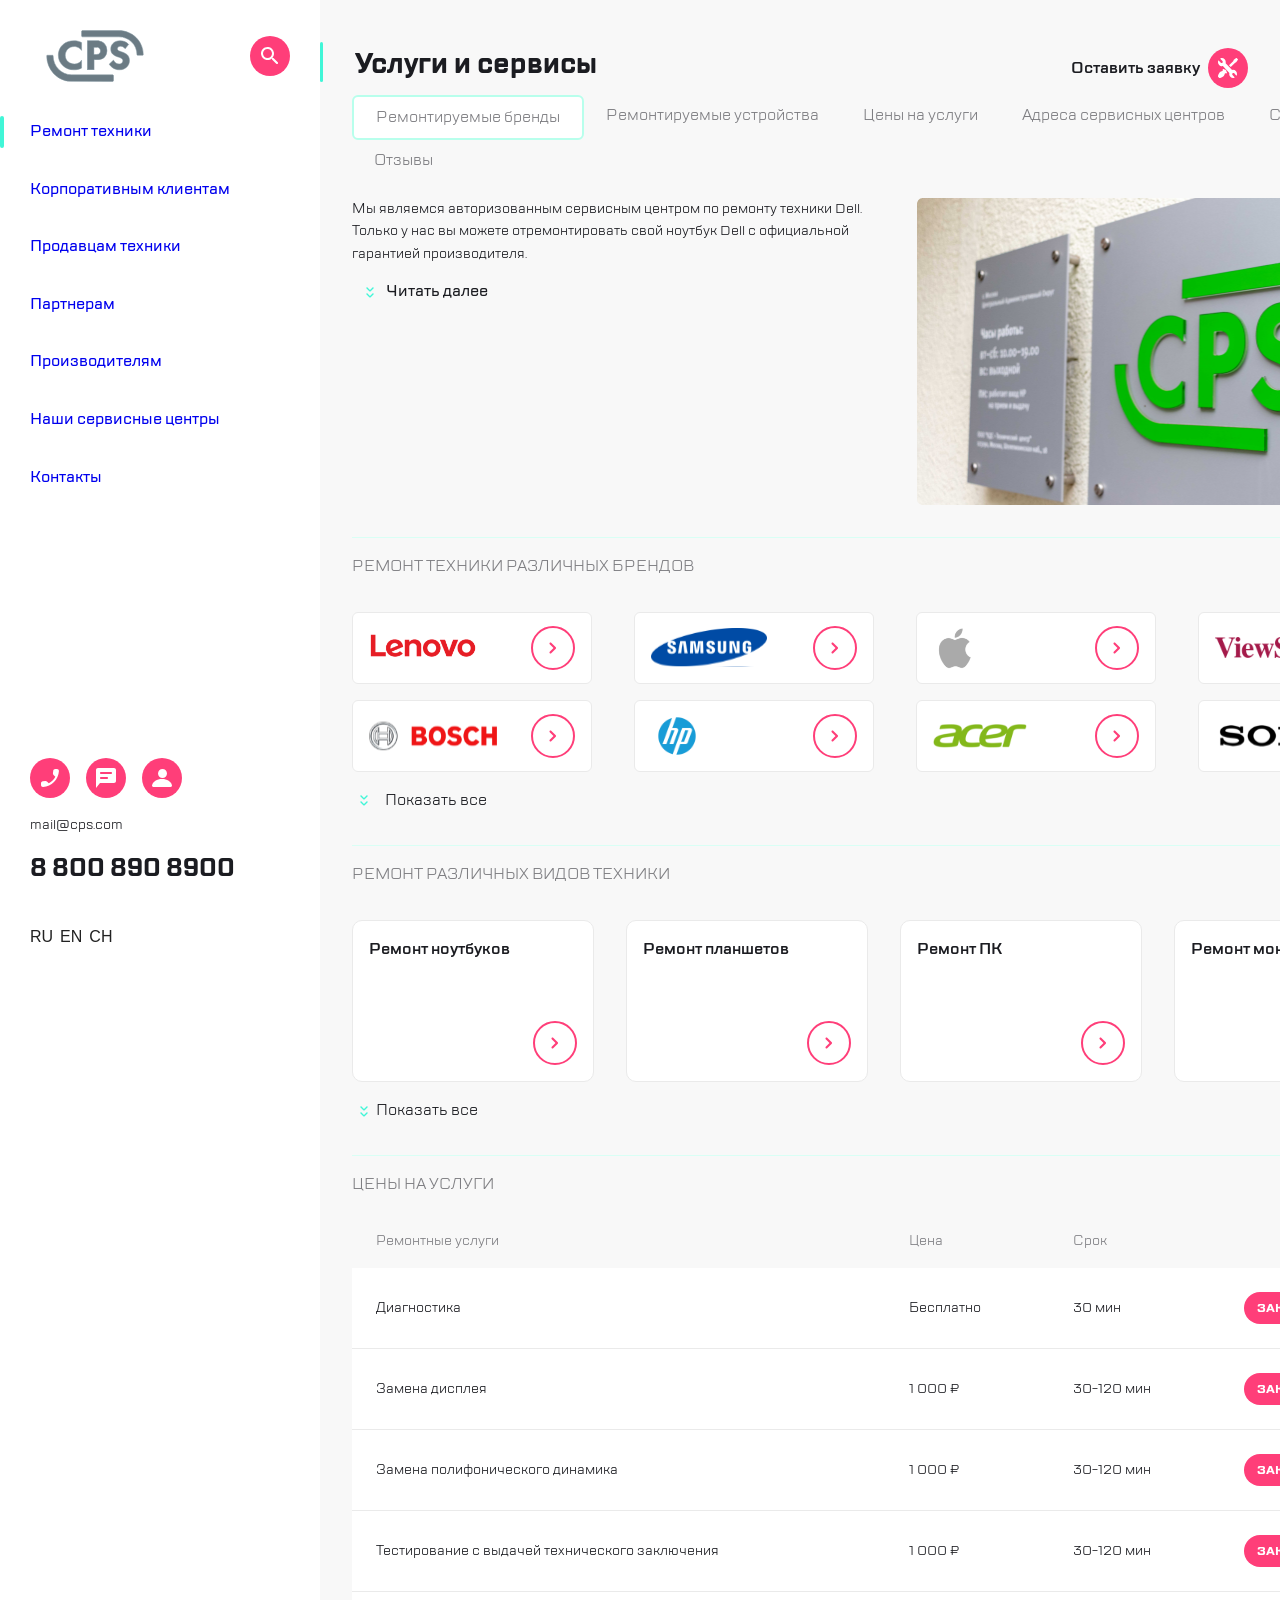
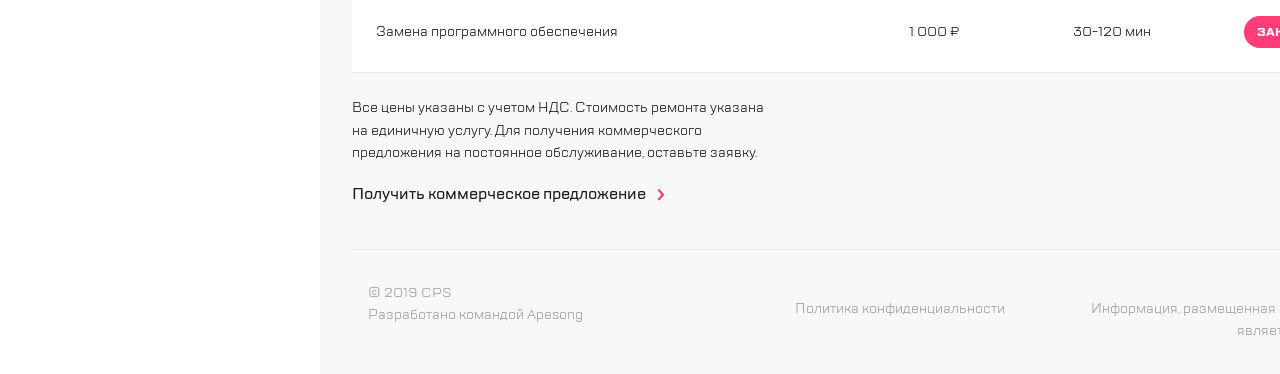
==== commit cf52b43f: "latest changes" ====
--- a/index.html
+++ b/index.html
@@ -79,6 +79,45 @@
           </ul>
         </div>
       </footer>
+    </div>
+
+    <div class="blur"></div>
+    <div class="feedback">
+        <button class="feedback__close-btn">
+          <img src="./img/svg/icon.svg" alt="Крестик">
+        </button>
+          <div class="feedback_border"></div>
+          <h2 class="feedback__title">Обратная связь</h2>
+        <form class="feedback__form">
+            <input type="text" class="feedback__input" placeholder="Имя" required>
+            <input type="tel" class="feedback__input" placeholder="Телефон" required>
+            <input type="email" class="feedback__input" placeholder="Электронная почта" required>
+            <textarea class="feedback__input feedback__textarea" placeholder="Сообщение" required></textarea>
+            <p class="feedback__agreement">
+                Нажимая "отправить", вы даете согласие на <a href="#" class="feedback__policy-link">обработку персональных данных</a> и соглашаетесь с нашей
+                <a href="#" class="feedback__policy-link">политикой конфиденциальности</a>.
+            </p>
+            <button type="submit" class="feedback__submit-btn">Отправить <span>></span></button>
+        </form>
+    </div>
+
+    <div class="blur"></div>
+    <div class="callback">
+      <button class="callback__close-btn">
+        <img src="./img/svg/icon.svg" alt="Крестик">
+      </button>
+      <div class="callback_border"></div>
+      <h2 class="callback__title">Заказать звонок</h2>
+    <form class="callback__form">
+      <input type="tel" class="callback__input" placeholder="Телефон" required>
+      <p class="callback__agreement">
+        Нажимая "отправить", вы даете согласие на
+        <a href="#" class="callback__policy-link">обработку персональных данных</a>
+        и соглашаетесь с нашей
+        <a href="#" class="callback__policy-link">политикой конфиденциальности</a>.
+    </p>
+    <button type="submit" class="callback__submit-btn">Отправить <img src="./img/dropdown.svg" alt="Далее" class=""></button>
+    </form>
     </div>
 
     <div class="content-wrapper">
@@ -129,16 +168,20 @@
             alt="Разделитель"
             class="header__block__3__divider"
           />
-          <img
-            src="./img/svg/repair.svg"
-            alt="Инструменты"
-            class="header__block__3__item"
-          />
+          <button class="nav__header__btn">
+              <img
+              src="./img/svg/repair.svg"
+              alt="Инструменты"
+              class="header__block__3__item"
+              />
+          </button>
+          <button class="header__block__3__search-btn">
           <img
             src="./img/svg/checkstatus.svg"
             alt="Лупа"
             class="header__block__3__item"
           />
+          </button>
         </div>
       </header>
 
@@ -150,16 +193,19 @@
               <h1 class="nav__header__title">Услуги и сервисы</h1>
             </div>
             <ul class="nav__header__nav__list">
+              <button class="nav__header__btn">
               <li class="nav__header__nav__list__item">
-                <a href="#!" class="nav__header__nav__list__link"
-                  >Оставить заявку</a
-                >
+                  <a href="#!" class="nav__header__nav__list__link">
+                    Оставить заявку
+                  </a>
                 <img
                   src="./img/svg/repair.svg"
                   alt="Инструменты"
                   class="header__svg"
                 />
+                </button>
               </li>
+              <button class="header__block__3__search-btn">
               <li class="nav__header__nav__list__item">
                 <a href="#!" class="nav__header__nav__list__link"
                   >Статус ремонта</a
@@ -169,6 +215,7 @@
                   alt="Лупа"
                   class="header__svg"
                 />
+              </button>
               </li>
             </ul>
           </div>
@@ -203,20 +250,20 @@
             официальной гарантией производителя.
           </p>
 
-          <p class="main__content__description">
+          <p class="main__content__description main__content__hidden">
             Мы успешно работаем с 1992 года и заслужили репутацию надежного
             партнера, что подтверждает большоеколичество постоянных клиентов. Мы
             гордимся тем, что к нам обращаются по рекомендациям и, в свою
             очередь, советуют нас родным и близким.
           </p>
-          <div class="main__readnext">
+          <button class="main__readnext">
             <img
               src="./img/svg/expand.svg"
               alt="Стрелочки вниз"
               class="main__expand"
             />
             <a class="main__readnext-link" href="#">Читать далее</a>
-          </div>
+          </button>
         </div>
         <img
           src="./img/_MG_3223.png"
@@ -554,6 +601,20 @@
               </div>
             </div>
           </a>
+          <a href="#" class="technique__item technique__readnext__list_hidden">
+            <div class="technique__content">
+              <p>Ремонт мониторов</p>
+              <div class="technique__icon">
+                <img
+                  src="./img/dropdown.svg"
+                  alt="Далее"
+                  class="technique__button"
+                />
+              </div>
+            </div>
+          </a>
+        </div>
+        <div class="technique__readnext">
           <a href="#" class="technique__item">
             <div class="technique__content">
               <p>Ремонт мониторов</p>
@@ -567,15 +628,15 @@
             </div>
           </a>
         </div>
-        <button class="technique__readnext__button button-open">
-          <div class="technique__readnext__icon">
+        <button class="technique__readnext__btn technique__button-open">
+          <span class="technique__readnext__icon">
             <img
               src="./img/expand.svg"
               alt="Стрелка"
               class="technique__button__arrow-icon"
             />
-          </div>
-          Показать все
+          </span>
+          <span>Показать все</span>
         </button>
       </section>
 
@@ -688,22 +749,6 @@
         </table>
       </section>
 
-      <!-- <div class="feedback"></div>
-        <button class="feedback__close-btn">×</button>
-        <h2 class="feedback__title">Обратная связь</h2>
-        <form class="feedback__form">
-            <input type="text" class="feedback__input" placeholder="Имя" required>
-            <input type="tel" class="feedback__input" placeholder="Телефон" required>
-            <input type="email" class="feedback__input" placeholder="Электронная почта" required>
-            <textarea class="feedback__input feedback__textarea" placeholder="Сообщение" required></textarea>
-            <p class="feedback__agreement">
-                Нажимая "отправить", вы даете согласие на обработку персональных данных и соглашаетесь с нашей
-                <a href="#" class="feedback__policy-link">политикой конфиденциальности</a>.
-            </p>
-            <button type="submit" class="feedback__submit-btn">Отправить <span>></span></button>
-        </form>
-    </div> -->
-
       <div class="prices__note">
         <p class="prices__note__text">
           Все цены указаны с учетом НДС. Стоимость ремонта указана на единичную
--- a/css/style.css
+++ b/css/style.css
@@ -2,6 +2,7 @@
 
 body {
   display: flex;
+  height: 100%;
   padding: 0px;
   margin: 0 auto;
   font-family: 'TT Lakes';
@@ -79,11 +80,13 @@
   color: #1b1c21;
 }
 
-.nav__header__title_border {
+.nav__header__title_border,
+.feedback_border,
+.callback_border {
   height: 40px;
   width: 3px;
   background-color: #41f6d7;
-  border-radius: 4px;
+  border-radius: 2px;
 }
 
 .nav__header__nav__list {
@@ -99,6 +102,7 @@
 .nav__header__nav__list__link {
   margin-right: 8px;
   color: #1b1c21;
+  font-weight: 600;
   text-decoration: none;
 }
 
@@ -153,10 +157,13 @@
   color: #1b1c21;
   text-decoration: none;
   font-size: 16px;
+  font-family: 'TT Lakes';
   font-weight: 500;
 }
 
 .main__readnext {
+  border: none;
+  background: none;
   margin-bottom: 16px;
 }
 
@@ -298,7 +305,7 @@
   flex-shrink: 0;
 }
 
-.technique__readnext__button {
+.technique__readnext__btn {
   display: none;
 }
 
@@ -359,6 +366,7 @@
 }
 
 .offer__item {
+  width: 192px;
   display: inline-block;
   align-items: center;
   text-decoration: none;
@@ -400,14 +408,17 @@
 }
 
 .blur {
+  top: 0;
+  right: 0;
   left: 0;
-  position: absolute;
+  bottom: 0;
+  position: fixed;
   opacity: 0;
   z-index: -10;
-  transition: opacity 0.5s ease, z-index 0.5s;
-  background-color: #FFFFFF;
-  height: 100vh;
-  width: 100vw;
+  transition:
+    opacity 0.5s ease,
+    z-index 0.5s;
+  background-color: #ffffff;
 }
 
 .blur_open {
@@ -423,7 +434,10 @@
   left: -320px;
   opacity: 0;
   z-index: -1;
-  transition: left 0.5s ease, opacity 0.5s ease, z-index 0.5s;
+  transition:
+    left 0.5s ease,
+    opacity 0.5s ease,
+    z-index 0.5s;
   padding-left: 30px;
   box-sizing: border-box;
   background-color: #ffffff;
@@ -432,15 +446,19 @@
 
 .sidebar_open {
   left: 0;
-  opacity: 1; 
+  opacity: 1;
   z-index: 1000;
 }
 
-.menu__icon {
+.menu__icon,
+.technique__button-open {
   display: none;
 }
 
-.header__burger__btn {
+.header__burger__btn,
+.nav__header__btn,
+.header__block__3__search-btn {
+  font-family: 'TT Lakes';
   background: none;
   border: none;
   padding: 0;
@@ -484,7 +502,7 @@
 
 .menu__vertical li {
   margin-bottom: 32px;
-  color: #1B1C21;
+  color: #1b1c21;
   font-weight: 500;
 }
 
@@ -549,7 +567,7 @@
   margin-bottom: 40px;
   font-size: 24px;
   font-weight: 700;
-  color: #1B1C21;
+  color: #1b1c21;
 }
 
 .language-switcher {
@@ -557,6 +575,10 @@
   padding: 0;
   display: flex;
   list-style: none;
+}
+
+.technique__readnext {
+  display: none;
 }
 
 .language-switcher .lang:hover,
@@ -579,90 +601,138 @@
   padding: 0;
 }
 
-/* .feedback {
-    background-color: #fff;
-    border-radius: 8px;
-    width: 300px;
-    padding: 20px;
-    box-shadow: 0 0 10px rgba(0, 0, 0, 0.1);
-    position: relative;
-    font-family: Arial, sans-serif;
-}
-
-.feedback__close-btn {
-    background-color: #ff4c63;
-    color: white;
-    border: none;
-    border-radius: 50%;
-    font-size: 24px;
-    width: 40px;
-    height: 40px;
-    position: absolute;
-    top: 10px;
-    left: 10px;
-    cursor: pointer;
-}
-
-.feedback__title {
-    text-align: left;
-    font-size: 20px;
-    margin-bottom: 20px;
-    color: #000;
-    font-weight: bold;
-}
-
-.feedback__form {
-    display: flex;
-    flex-direction: column;
-}
-
-.feedback__input {
-    border: 1px solid #ddd;
-    border-radius: 6px;
-    padding: 10px;
-    margin-bottom: 15px;
-    font-size: 14px;
-    width: 100%;
-    box-sizing: border-box;
+.feedback,
+.callback {
+  width: 320px;
+  min-height: 100%;
+  background-color: #ffffff;
+  padding: 104px 16px 126px;
+  box-shadow: 0 0 10px rgba(0, 0, 0, 0.1);
+  position: fixed;
+  top: 0;
+  right: -440px;
+  opacity: 0;
+  z-index: -1;
+  transition:
+    right 0.5s ease,
+    opacity 0.5s ease,
+    z-index 0.5s;
+  box-shadow: 0 16px 52px rgba(14, 24, 80, 0.3);
+  box-sizing: border-box;
+}
+
+.feedback_open,
+.callback_open {
+  right: 0;
+  opacity: 1;
+  z-index: 1000;
+}
+
+.feedback__close-btn,
+.callback__close-btn {
+  display: flex;
+  align-items: center;
+  justify-content: center;
+  width: 40px;
+  height: 40px;
+  position: absolute;
+  top: 24px;
+  left: 16px;
+  border-radius: 50%;
+  font-size: 24px;
+  background-color: #ff3e79;
+  color: white;
+  border: none;
+  cursor: pointer;
+}
+
+.feedback__title,
+.callback__title {
+  margin-bottom: 24px;
+  text-align: left;
+  font-size: 24px;
+  color: #1b1c21;
+  font-weight: bold;
+}
+
+.feedback_border,
+.callback_border {
+  position: absolute;
+  left: 0;
+}
+
+.feedback__form,
+.callback__form {
+  display: flex;
+  flex-direction: column;
+}
+
+.feedback__input,
+.callback__input {
+  border: 1px solid #eaeaea;
+  border-radius: 8px;
+  padding: 12px;
+  margin-bottom: 16px;
+  font-size: 16px;
+  font-family: 'TT Lakes';
+  width: 100%;
+  color: #b5b6bc;
+  box-sizing: border-box;
 }
 
 .feedback__textarea {
-    height: 80px;
-    resize: none;
-}
-
-.feedback__agreement {
-    font-size: 12px;
-    color: #666;
-    margin-bottom: 20px;
-}
-
-.feedback__policy-link {
-    color: #ff4c63;
-    text-decoration: none;
+  height: 118px;
+  resize: none;
+}
+
+.feedback__agreement,
+.callback__agreement {
+  font-family: 'TT Lakes';
+  line-height: 16px;
+  font-size: 14px;
+  color: #7e7e82;
+  margin-bottom: 20px;
+}
+
+.feedback__policy-link,
+.callback__policy-link {
+  font-family: 'TT Lakes';
+  font-size: 14px;
+  color: #ff4c63;
+  text-decoration: none;
 }
 
 .feedback__policy-link:hover {
-    text-decoration: underline;
-}
-
-.feedback__submit-btn {
-    background-color: #ff4c63;
-    color: white;
-    border: none;
-    border-radius: 30px;
-    padding: 10px 20px;
-    font-size: 14px;
-    cursor: pointer;
-    display: flex;
-    align-items: center;
-    justify-content: center;
-    text-transform: uppercase;
+  text-decoration: underline;
+}
+
+.feedback__submit-btn,
+.callback__submit-btn {
+  width: 136px;
+  height: 32px;
+  background-color: #ff3e79;
+  color: white;
+  border: none;
+  font-family: 'TT Lakes';
+  font-size: 12px;
+  border-radius: 16px;
+  font-weight: 600;
+  cursor: pointer;
+  display: flex;
+  align-items: center;
+  justify-content: center;
+  text-transform: uppercase;
+  margin-left: auto;
 }
 
 .feedback__submit-btn span {
-    margin-left: 5px;
-} */
+  margin-left: 5px;
+}
+
+.main__content__hidden {
+  display: none;
+}
+
 
 @media (max-width: 320px) {
   .header__block__2 {
@@ -675,7 +745,7 @@
 }
 
 @media (min-width: 768px) {
-  .mySwiper {
+  .mySwiper{
     display: none;
   }
 
@@ -717,8 +787,16 @@
     display: block;
   }
 
+  .technique__readnext__list_hidden {
+    display: none;
+  }
+
+  .technique__readnext_open {
+    display: block;
+  }
+
   .brands__readnext__button,
-  .technique__readnext__button {
+  .technique__readnext__btn {
     display: flex;
     margin-bottom: 32px;
     font-weight: 500;
@@ -746,7 +824,7 @@
     margin-right: 20px;
   }
 
-  .technique__readnext__button {
+  .technique__readnext__btn {
     margin-bottom: 32px;
   }
 
@@ -842,17 +920,17 @@
     margin-left: -24px;
   }
 
-  .header__block__2 {
-    display: flex;
-  }
-
-  .header__block__3 {
-    margin-left: 0;
-  }
-
   .nav__header__title {
     margin-left: 24px;
     margin-bottom: 32px;
+  }
+
+  .header__block__2 {
+    display: flex;
+  }
+
+  .header__block__3 {
+    margin-left: 0;
   }
 
   .main__content {
@@ -868,6 +946,33 @@
   .technique__item {
     margin-right: 24px;
   }
+
+  .offer__item {
+    width: auto;
+  }
+
+  .feedback,
+  .callback {
+    width: 440px;
+    padding: 40px 32px;
+    border-left: 1px solid #D9FFF5;
+  }
+
+  .feedback__close-btn,
+  .callback__close-btn {
+    top: 32px;
+    left: -65px;
+  }
+
+  .technique__button__arrow-icon {
+    transition: transform 0.3s ease;
+}
+
+.technique__readnext {
+  width: 240px;
+  margin-bottom: 16px;
+}
+
 }
 
 @media (max-width: 768px) {
@@ -881,10 +986,6 @@
     scrollbar-width: none;
   }
 
-  .offer__item {
-    width: 192px;
-  }
-
   .header__header__block__1__logo {
     justify-content: center;
     margin: 0;
@@ -921,7 +1022,7 @@
   .sidebar {
     position: relative;
     left: 0;
-    opacity: 1; 
+    opacity: 1;
     z-index: 1000;
     box-shadow: none;
   }
@@ -950,4 +1051,8 @@
   .brands__list > .brands__item_hidden {
     display: flex;
   }
-}
+
+  .technique__readnext__list_hidden {
+    display: block;
+  }
+}
